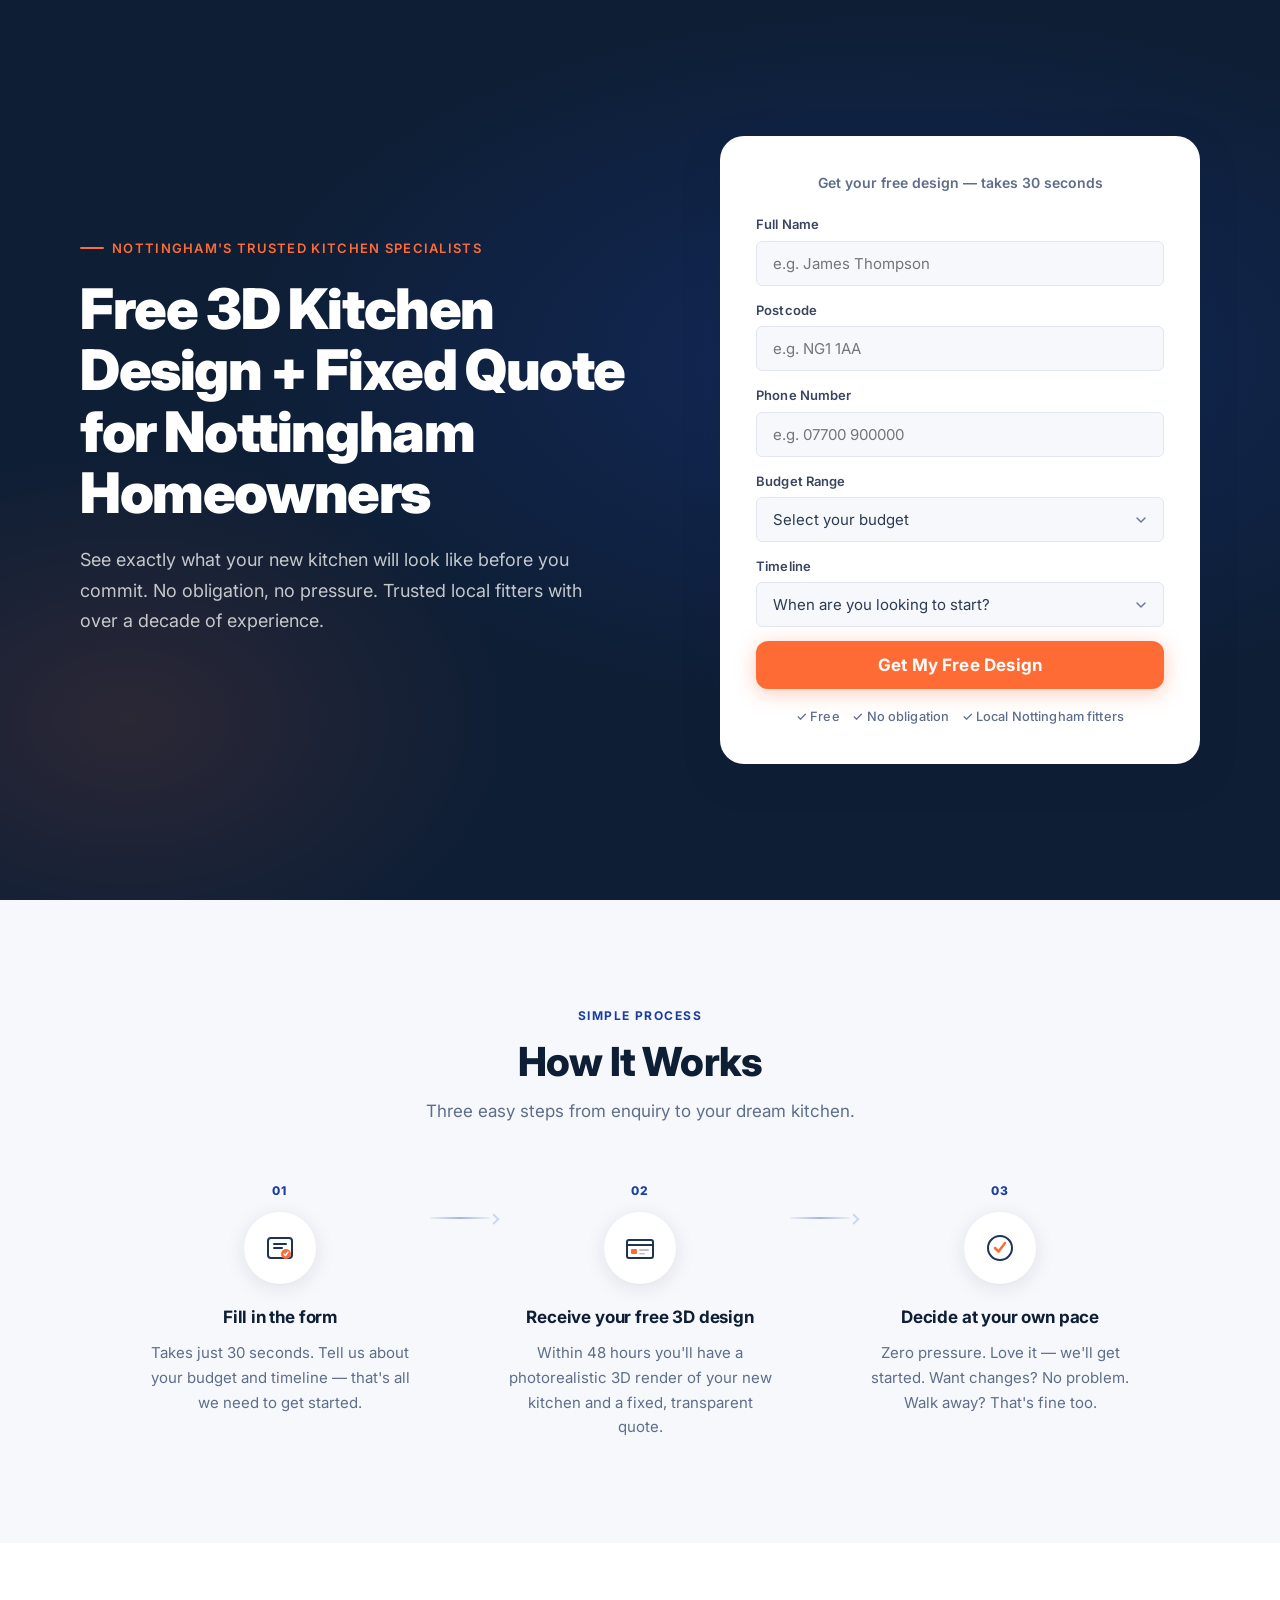
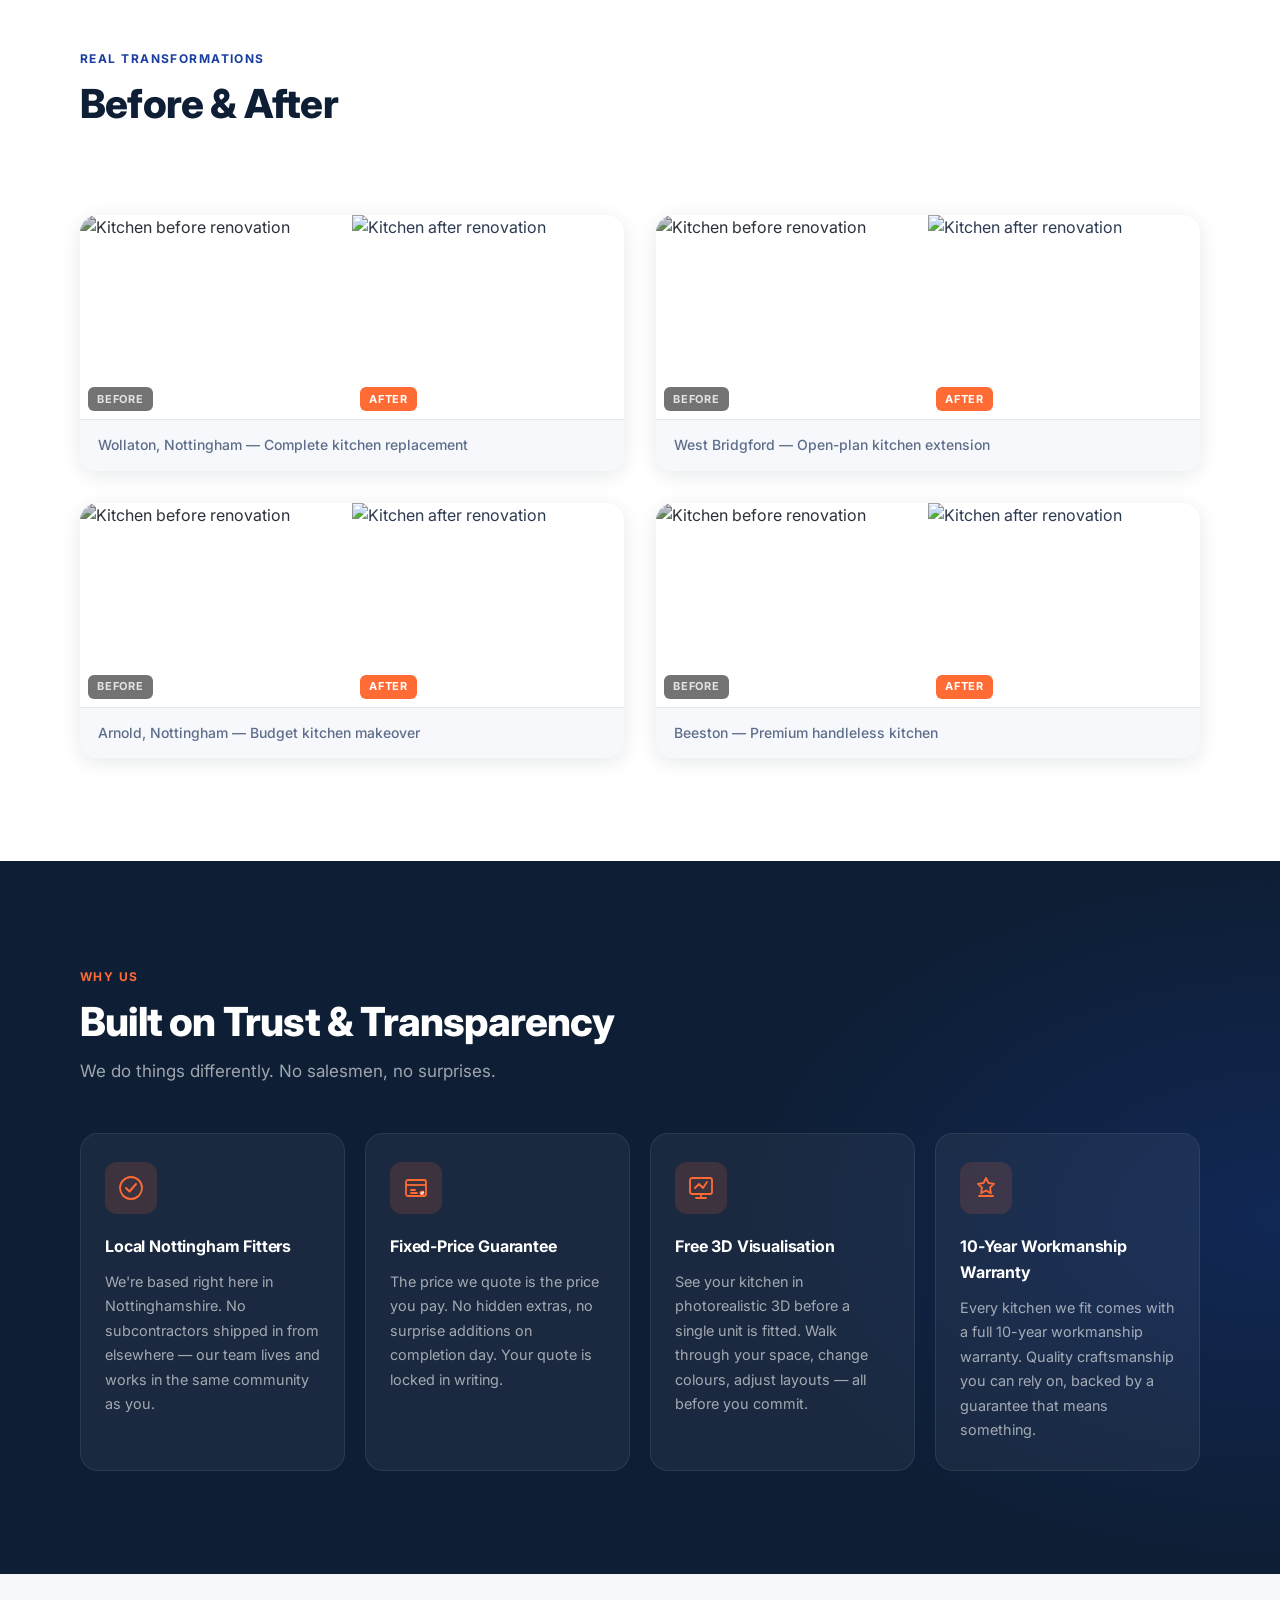
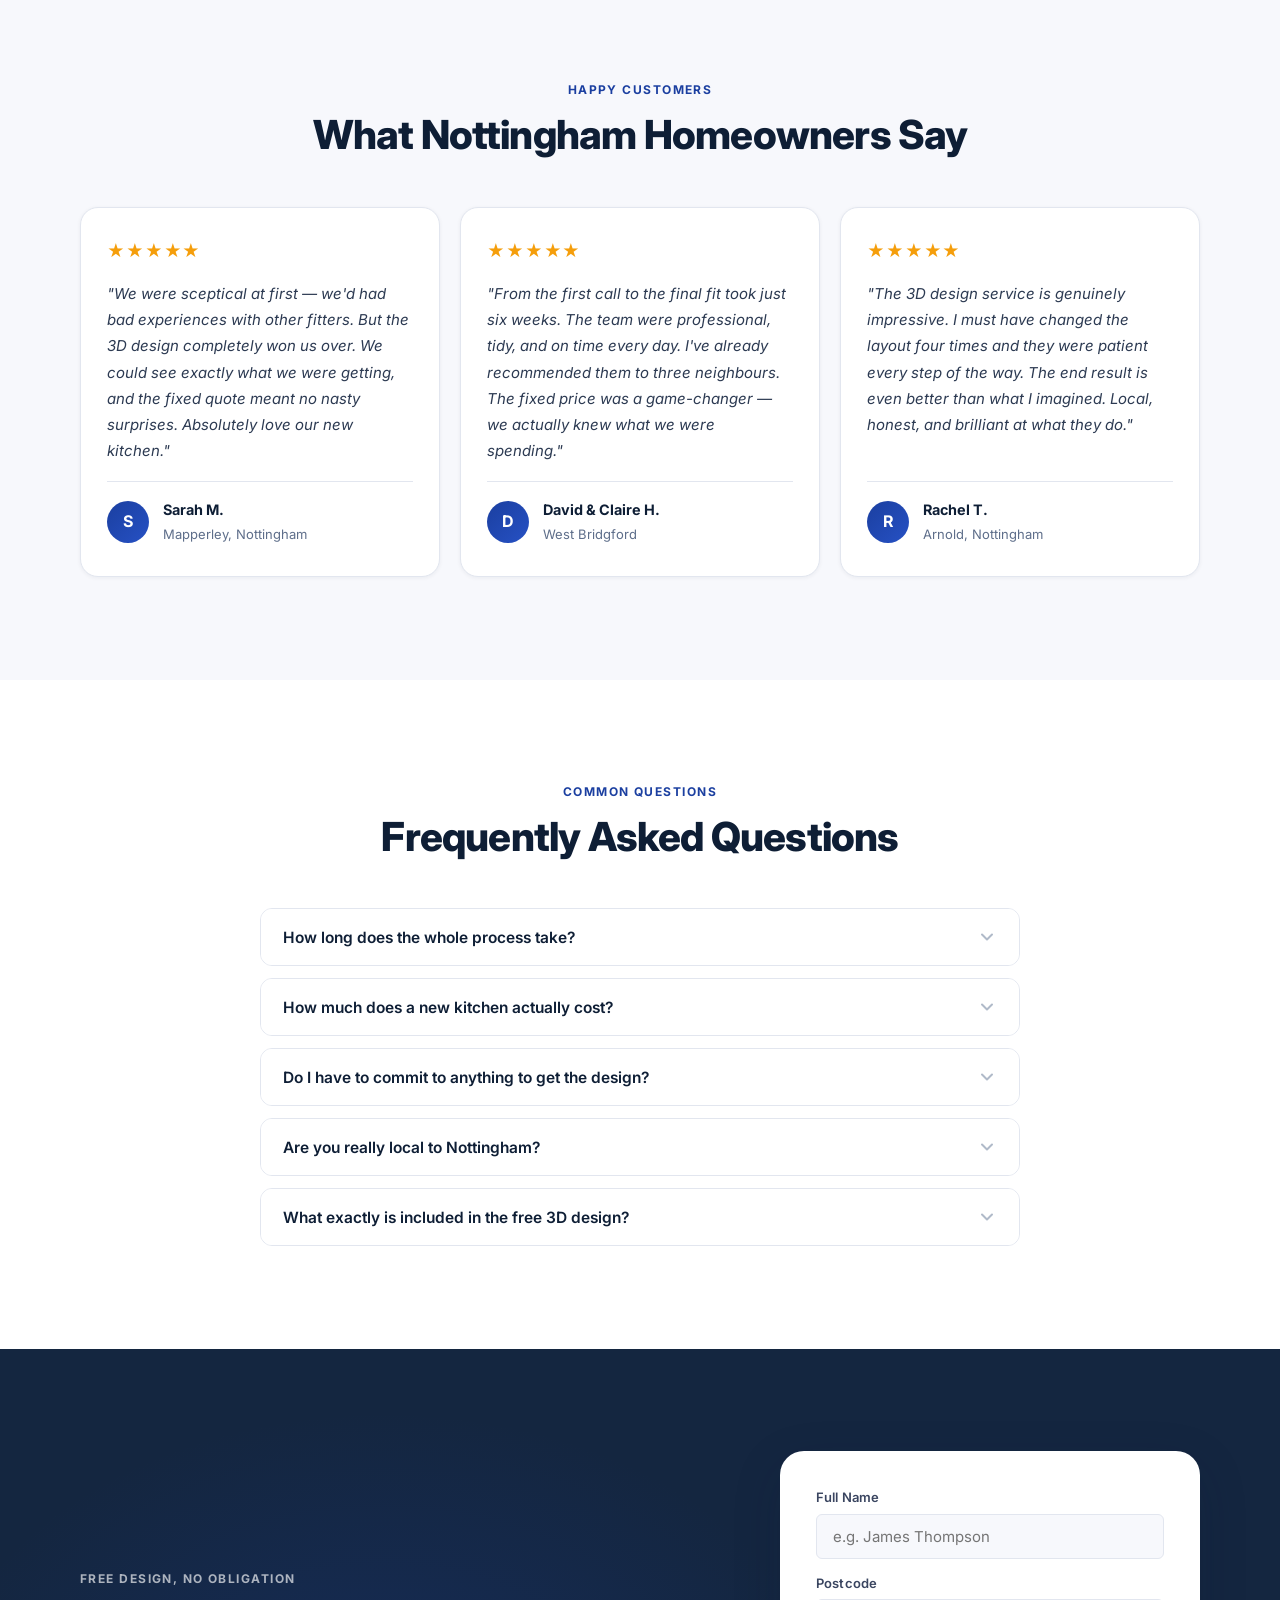
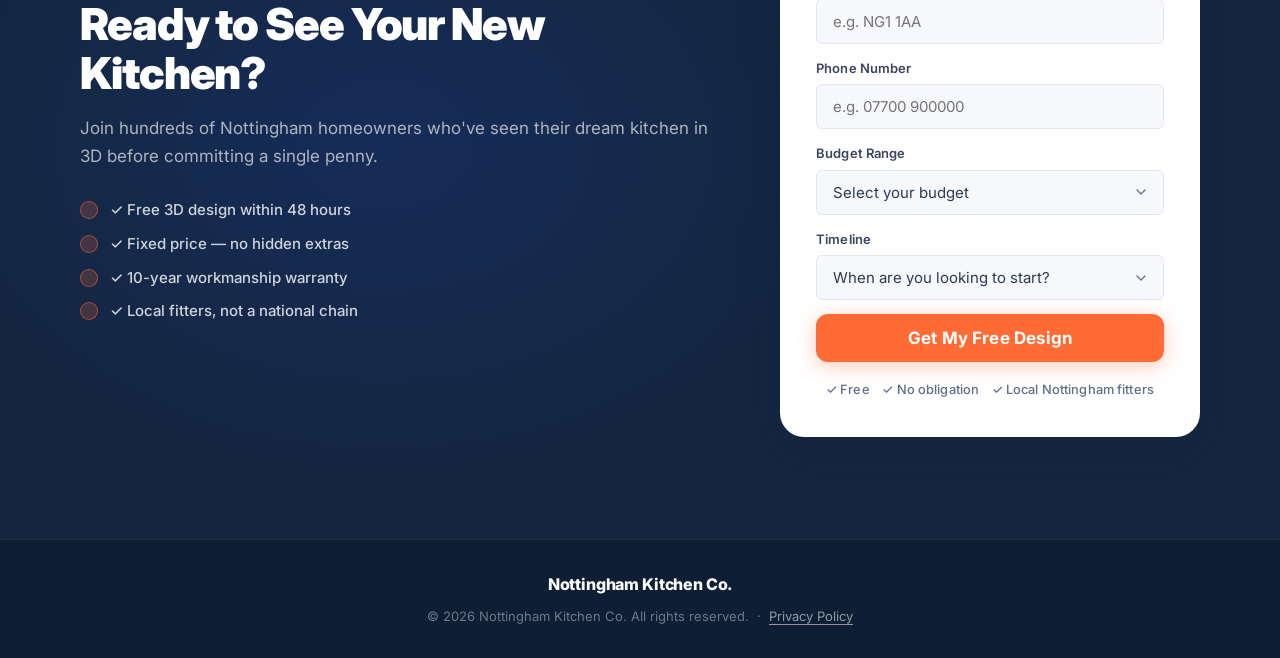
==== index.html @ 71e44b01 "deploy" ====
<!doctype html>
<html lang="en">
  <head>
    <meta charset="UTF-8" />
    <meta name="viewport" content="width=device-width, initial-scale=1.0" />
    <title>Free 3D Kitchen Design + Fixed Quote | Nottingham Kitchen Fitters</title>
    <meta name="description" content="Get a free 3D kitchen design and fixed price quote from trusted local fitters in Nottingham. No obligation, no pressure. See your new kitchen before you commit." />

    <!-- Open Graph -->
    <meta property="og:title" content="Free 3D Kitchen Design + Fixed Quote | Nottingham" />
    <meta property="og:description" content="See exactly what your new kitchen will look like before you commit. Free 3D design + fixed quote from trusted Nottingham fitters." />
    <meta property="og:type" content="website" />
    <meta property="og:image" content="https://images.pexels.com/photos/1080721/pexels-photo-1080721.jpeg?auto=compress&cs=tinysrgb&w=1200" />

    <!-- Meta Pixel Placeholder -->
    <script>
      // META PIXEL — replace YOUR_PIXEL_ID with your actual Pixel ID
      // !function(f,b,e,v,n,t,s){if(f.fbq)return;n=f.fbq=function(){n.callMethod?
      // n.callMethod.apply(n,arguments):n.queue.push(arguments)};
      // if(!f._fbq)f._fbq=n;n.push=n;n.loaded=!0;n.version='2.0';
      // n.queue=[];t=b.createElement(e);t.async=!0;
      // t.src=v;s=b.getElementsByTagName(e)[0];
      // s.parentNode.insertBefore(t,s)}(window, document,'script',
      // 'https://connect.facebook.net/en_US/fbevents.js');
      // fbq('init', 'YOUR_PIXEL_ID');
      // fbq('track', 'PageView');
    </script>

    <link rel="preconnect" href="https://fonts.googleapis.com" />
    <link rel="preconnect" href="https://fonts.gstatic.com" crossorigin />
    <link href="https://fonts.googleapis.com/css2?family=Inter:wght@400;500;600;700;800&display=swap" rel="stylesheet" />
    <link rel="stylesheet" href="style.css" />
  </head>
  <body>

    <!-- ═══════════════════════════════════════
         HERO
    ═══════════════════════════════════════ -->
    <section class="hero" id="hero">
      <div class="hero__bg-overlay"></div>
      <div class="container hero__inner">
        <div class="hero__content">
          <p class="hero__eyebrow">Nottingham's Trusted Kitchen Specialists</p>
          <h1 class="hero__headline">Free 3D Kitchen Design&nbsp;+&nbsp;Fixed Quote for Nottingham Homeowners</h1>
          <p class="hero__subhead">See exactly what your new kitchen will look like before you commit. No obligation, no pressure. Trusted local fitters with over a decade of experience.</p>
        </div>
        <div class="hero__form-wrap">
          <div class="form-card">
            <p class="form-card__label">Get your free design — takes 30 seconds</p>
            <form class="lead-form" id="hero-form" action="https://formspree.io/f/YOUR_FORM_ID" method="POST" novalidate>
              <div class="form-field">
                <label for="hero-name">Full Name</label>
                <input type="text" id="hero-name" name="name" placeholder="e.g. James Thompson" autocomplete="name" required />
              </div>
              <div class="form-field">
                <label for="hero-postcode">Postcode</label>
                <input type="text" id="hero-postcode" name="postcode" placeholder="e.g. NG1 1AA" autocomplete="postal-code" required />
              </div>
              <div class="form-field">
                <label for="hero-phone">Phone Number</label>
                <input type="tel" id="hero-phone" name="phone" placeholder="e.g. 07700 900000" autocomplete="tel" required />
              </div>
              <div class="form-field">
                <label for="hero-budget">Budget Range</label>
                <select id="hero-budget" name="budget" required>
                  <option value="" disabled selected>Select your budget</option>
                  <option value="5000-10000">£5,000 – £10,000</option>
                  <option value="10000-20000">£10,000 – £20,000</option>
                  <option value="20000+">£20,000+</option>
                </select>
              </div>
              <div class="form-field">
                <label for="hero-timeline">Timeline</label>
                <select id="hero-timeline" name="timeline" required>
                  <option value="" disabled selected>When are you looking to start?</option>
                  <option value="1-3months">Within 1–3 months</option>
                  <option value="3-6months">Within 3–6 months</option>
                  <option value="researching">Just researching</option>
                </select>
              </div>
              <button type="submit" class="btn btn--cta btn--full">Get My Free Design</button>
              <p class="form-trust">&#10003; Free &nbsp;&nbsp; &#10003; No obligation &nbsp;&nbsp; &#10003; Local Nottingham fitters</p>
            </form>
            <div class="form-success" id="hero-success" hidden>
              <div class="form-success__icon">&#10003;</div>
              <h3>Thank you!</h3>
              <p>We'll be in touch within 24 hours with your free 3D design.</p>
            </div>
          </div>
        </div>
      </div>
    </section>

    <!-- ═══════════════════════════════════════
         HOW IT WORKS
    ═══════════════════════════════════════ -->
    <section class="how" id="how">
      <div class="container">
        <p class="section-eyebrow">Simple process</p>
        <h2 class="section-title">How It Works</h2>
        <p class="section-subtitle">Three easy steps from enquiry to your dream kitchen.</p>
        <div class="steps">
          <div class="step">
            <div class="step__num">01</div>
            <div class="step__icon">
              <svg width="32" height="32" viewBox="0 0 32 32" fill="none" aria-hidden="true">
                <rect x="4" y="6" width="24" height="20" rx="3" stroke="currentColor" stroke-width="2"/>
                <path d="M10 12h12M10 16h8" stroke="currentColor" stroke-width="2" stroke-linecap="round"/>
                <circle cx="22" cy="22" r="5" fill="var(--accent)" stroke="none"/>
                <path d="M20 22l1.5 1.5L24 20" stroke="white" stroke-width="1.5" stroke-linecap="round" stroke-linejoin="round"/>
              </svg>
            </div>
            <h3>Fill in the form</h3>
            <p>Takes just 30 seconds. Tell us about your budget and timeline — that's all we need to get started.</p>
          </div>
          <div class="step__connector" aria-hidden="true"></div>
          <div class="step">
            <div class="step__num">02</div>
            <div class="step__icon">
              <svg width="32" height="32" viewBox="0 0 32 32" fill="none" aria-hidden="true">
                <rect x="3" y="8" width="26" height="18" rx="2" stroke="currentColor" stroke-width="2"/>
                <path d="M3 13h26" stroke="currentColor" stroke-width="2"/>
                <rect x="7" y="17" width="6" height="5" rx="1" fill="var(--accent)"/>
                <rect x="15" y="17" width="10" height="2" rx="1" fill="currentColor" opacity=".3"/>
                <rect x="15" y="21" width="6" height="1.5" rx=".75" fill="currentColor" opacity=".3"/>
              </svg>
            </div>
            <h3>Receive your free 3D design</h3>
            <p>Within 48 hours you'll have a photorealistic 3D render of your new kitchen and a fixed, transparent quote.</p>
          </div>
          <div class="step__connector" aria-hidden="true"></div>
          <div class="step">
            <div class="step__num">03</div>
            <div class="step__icon">
              <svg width="32" height="32" viewBox="0 0 32 32" fill="none" aria-hidden="true">
                <circle cx="16" cy="16" r="12" stroke="currentColor" stroke-width="2"/>
                <path d="M11 16l3.5 3.5L21 11" stroke="var(--accent)" stroke-width="2.5" stroke-linecap="round" stroke-linejoin="round"/>
              </svg>
            </div>
            <h3>Decide at your own pace</h3>
            <p>Zero pressure. Love it — we'll get started. Want changes? No problem. Walk away? That's fine too.</p>
          </div>
        </div>
      </div>
    </section>

    <!-- ═══════════════════════════════════════
         BEFORE / AFTER GALLERY
    ═══════════════════════════════════════ -->
    <section class="gallery" id="gallery">
      <div class="container">
        <p class="section-eyebrow">Real transformations</p>
        <h2 class="section-title">Before &amp; After</h2>
        <p class="section-subtitle">Every kitchen transformed by our Nottingham team.</p>
        <div class="gallery__grid">
          <div class="gallery__item">
            <div class="gallery__pair">
              <div class="gallery__img-wrap gallery__img-wrap--before">
                <img src="https://images.pexels.com/photos/2089698/pexels-photo-2089698.jpeg?auto=compress&cs=tinysrgb&w=600&h=400&fit=crop" alt="Kitchen before renovation" loading="lazy" width="600" height="400" />
                <span class="gallery__badge gallery__badge--before">Before</span>
              </div>
              <div class="gallery__img-wrap gallery__img-wrap--after">
                <img src="https://images.pexels.com/photos/1080721/pexels-photo-1080721.jpeg?auto=compress&cs=tinysrgb&w=600&h=400&fit=crop" alt="Kitchen after renovation" loading="lazy" width="600" height="400" />
                <span class="gallery__badge gallery__badge--after">After</span>
              </div>
            </div>
            <p class="gallery__caption">Wollaton, Nottingham — Complete kitchen replacement</p>
          </div>
          <div class="gallery__item">
            <div class="gallery__pair">
              <div class="gallery__img-wrap gallery__img-wrap--before">
                <img src="https://images.pexels.com/photos/1643383/pexels-photo-1643383.jpeg?auto=compress&cs=tinysrgb&w=600&h=400&fit=crop" alt="Kitchen before renovation" loading="lazy" width="600" height="400" />
                <span class="gallery__badge gallery__badge--before">Before</span>
              </div>
              <div class="gallery__img-wrap gallery__img-wrap--after">
                <img src="https://images.pexels.com/photos/2724749/pexels-photo-2724749.jpeg?auto=compress&cs=tinysrgb&w=600&h=400&fit=crop" alt="Kitchen after renovation" loading="lazy" width="600" height="400" />
                <span class="gallery__badge gallery__badge--after">After</span>
              </div>
            </div>
            <p class="gallery__caption">West Bridgford — Open-plan kitchen extension</p>
          </div>
          <div class="gallery__item">
            <div class="gallery__pair">
              <div class="gallery__img-wrap gallery__img-wrap--before">
                <img src="https://images.pexels.com/photos/1457842/pexels-photo-1457842.jpeg?auto=compress&cs=tinysrgb&w=600&h=400&fit=crop" alt="Kitchen before renovation" loading="lazy" width="600" height="400" />
                <span class="gallery__badge gallery__badge--before">Before</span>
              </div>
              <div class="gallery__img-wrap gallery__img-wrap--after">
                <img src="https://images.pexels.com/photos/3735149/pexels-photo-3735149.jpeg?auto=compress&cs=tinysrgb&w=600&h=400&fit=crop" alt="Kitchen after renovation" loading="lazy" width="600" height="400" />
                <span class="gallery__badge gallery__badge--after">After</span>
              </div>
            </div>
            <p class="gallery__caption">Arnold, Nottingham — Budget kitchen makeover</p>
          </div>
          <div class="gallery__item">
            <div class="gallery__pair">
              <div class="gallery__img-wrap gallery__img-wrap--before">
                <img src="https://images.pexels.com/photos/2062431/pexels-photo-2062431.jpeg?auto=compress&cs=tinysrgb&w=600&h=400&fit=crop" alt="Kitchen before renovation" loading="lazy" width="600" height="400" />
                <span class="gallery__badge gallery__badge--before">Before</span>
              </div>
              <div class="gallery__img-wrap gallery__img-wrap--after">
                <img src="https://images.pexels.com/photos/1599791/pexels-photo-1599791.jpeg?auto=compress&cs=tinysrgb&w=600&h=400&fit=crop" alt="Kitchen after renovation" loading="lazy" width="600" height="400" />
                <span class="gallery__badge gallery__badge--after">After</span>
              </div>
            </div>
            <p class="gallery__caption">Beeston — Premium handleless kitchen</p>
          </div>
        </div>
      </div>
    </section>

    <!-- ═══════════════════════════════════════
         WHY CHOOSE US
    ═══════════════════════════════════════ -->
    <section class="benefits" id="benefits">
      <div class="container">
        <p class="section-eyebrow">Why us</p>
        <h2 class="section-title">Built on Trust &amp; Transparency</h2>
        <p class="section-subtitle">We do things differently. No salesmen, no surprises.</p>
        <div class="benefits__grid">
          <div class="benefit-card">
            <div class="benefit-card__icon">
              <svg width="28" height="28" viewBox="0 0 28 28" fill="none" aria-hidden="true">
                <path d="M14 3C8 3 3 8 3 14s5 11 11 11 11-5 11-11S20 3 14 3z" stroke="currentColor" stroke-width="1.8"/>
                <path d="M9 14l3.5 3.5L19 10" stroke="currentColor" stroke-width="2" stroke-linecap="round" stroke-linejoin="round"/>
              </svg>
            </div>
            <h3>Local Nottingham Fitters</h3>
            <p>We're based right here in Nottinghamshire. No subcontractors shipped in from elsewhere — our team lives and works in the same community as you.</p>
          </div>
          <div class="benefit-card">
            <div class="benefit-card__icon">
              <svg width="28" height="28" viewBox="0 0 28 28" fill="none" aria-hidden="true">
                <rect x="4" y="6" width="20" height="16" rx="2" stroke="currentColor" stroke-width="1.8"/>
                <path d="M4 11h20" stroke="currentColor" stroke-width="1.8"/>
                <path d="M9 16h4M9 19h6" stroke="currentColor" stroke-width="1.8" stroke-linecap="round"/>
                <circle cx="20" cy="19" r="2.5" fill="var(--accent)"/>
                <path d="M19 19l.8.8L21.5 18" stroke="white" stroke-width="1.2" stroke-linecap="round" stroke-linejoin="round"/>
              </svg>
            </div>
            <h3>Fixed-Price Guarantee</h3>
            <p>The price we quote is the price you pay. No hidden extras, no surprise additions on completion day. Your quote is locked in writing.</p>
          </div>
          <div class="benefit-card">
            <div class="benefit-card__icon">
              <svg width="28" height="28" viewBox="0 0 28 28" fill="none" aria-hidden="true">
                <rect x="3" y="4" width="22" height="16" rx="2" stroke="currentColor" stroke-width="1.8"/>
                <path d="M8 14l4-4 4 4 4-6" stroke="currentColor" stroke-width="1.8" stroke-linecap="round" stroke-linejoin="round"/>
                <path d="M9 24h10" stroke="currentColor" stroke-width="1.8" stroke-linecap="round"/>
                <path d="M14 20v4" stroke="currentColor" stroke-width="1.8" stroke-linecap="round"/>
              </svg>
            </div>
            <h3>Free 3D Visualisation</h3>
            <p>See your kitchen in photorealistic 3D before a single unit is fitted. Walk through your space, change colours, adjust layouts — all before you commit.</p>
          </div>
          <div class="benefit-card">
            <div class="benefit-card__icon">
              <svg width="28" height="28" viewBox="0 0 28 28" fill="none" aria-hidden="true">
                <path d="M14 4l2.5 5 5.5.8-4 3.9.9 5.5L14 16.5 9.1 19.2l.9-5.5L6 9.8l5.5-.8L14 4z" stroke="currentColor" stroke-width="1.8" stroke-linejoin="round"/>
                <path d="M7 22h14" stroke="currentColor" stroke-width="1.8" stroke-linecap="round"/>
              </svg>
            </div>
            <h3>10-Year Workmanship Warranty</h3>
            <p>Every kitchen we fit comes with a full 10-year workmanship warranty. Quality craftsmanship you can rely on, backed by a guarantee that means something.</p>
          </div>
        </div>
      </div>
    </section>

    <!-- ═══════════════════════════════════════
         TESTIMONIALS
    ═══════════════════════════════════════ -->
    <section class="testimonials" id="testimonials">
      <div class="container">
        <p class="section-eyebrow">Happy customers</p>
        <h2 class="section-title">What Nottingham Homeowners Say</h2>
        <div class="testimonials__grid">
          <div class="testimonial-card">
            <div class="testimonial-card__stars" aria-label="5 stars">&#9733;&#9733;&#9733;&#9733;&#9733;</div>
            <blockquote>
              <p>"We were sceptical at first — we'd had bad experiences with other fitters. But the 3D design completely won us over. We could see exactly what we were getting, and the fixed quote meant no nasty surprises. Absolutely love our new kitchen."</p>
            </blockquote>
            <footer>
              <div class="testimonial-card__avatar" aria-hidden="true">S</div>
              <div>
                <strong>Sarah M.</strong>
                <span>Mapperley, Nottingham</span>
              </div>
            </footer>
          </div>
          <div class="testimonial-card">
            <div class="testimonial-card__stars" aria-label="5 stars">&#9733;&#9733;&#9733;&#9733;&#9733;</div>
            <blockquote>
              <p>"From the first call to the final fit took just six weeks. The team were professional, tidy, and on time every day. I've already recommended them to three neighbours. The fixed price was a game-changer — we actually knew what we were spending."</p>
            </blockquote>
            <footer>
              <div class="testimonial-card__avatar" aria-hidden="true">D</div>
              <div>
                <strong>David &amp; Claire H.</strong>
                <span>West Bridgford</span>
              </div>
            </footer>
          </div>
          <div class="testimonial-card">
            <div class="testimonial-card__stars" aria-label="5 stars">&#9733;&#9733;&#9733;&#9733;&#9733;</div>
            <blockquote>
              <p>"The 3D design service is genuinely impressive. I must have changed the layout four times and they were patient every step of the way. The end result is even better than what I imagined. Local, honest, and brilliant at what they do."</p>
            </blockquote>
            <footer>
              <div class="testimonial-card__avatar" aria-hidden="true">R</div>
              <div>
                <strong>Rachel T.</strong>
                <span>Arnold, Nottingham</span>
              </div>
            </footer>
          </div>
        </div>
      </div>
    </section>

    <!-- ═══════════════════════════════════════
         FAQ
    ═══════════════════════════════════════ -->
    <section class="faq" id="faq">
      <div class="container">
        <p class="section-eyebrow">Common questions</p>
        <h2 class="section-title">Frequently Asked Questions</h2>
        <div class="faq__list">
          <div class="faq-item">
            <button class="faq-item__question" aria-expanded="false">
              <span>How long does the whole process take?</span>
              <svg class="faq-item__icon" width="20" height="20" viewBox="0 0 20 20" fill="none" aria-hidden="true">
                <path d="M5 7.5l5 5 5-5" stroke="currentColor" stroke-width="2" stroke-linecap="round" stroke-linejoin="round"/>
              </svg>
            </button>
            <div class="faq-item__answer">
              <p>From your initial enquiry to a fitted kitchen is typically 4–8 weeks depending on your chosen style, materials, and our current schedule. We'll give you a clear timeline as part of your free design consultation. The design phase alone takes just 48 hours once we have your details.</p>
            </div>
          </div>
          <div class="faq-item">
            <button class="faq-item__question" aria-expanded="false">
              <span>How much does a new kitchen actually cost?</span>
              <svg class="faq-item__icon" width="20" height="20" viewBox="0 0 20 20" fill="none" aria-hidden="true">
                <path d="M5 7.5l5 5 5-5" stroke="currentColor" stroke-width="2" stroke-linecap="round" stroke-linejoin="round"/>
              </svg>
            </button>
            <div class="faq-item__answer">
              <p>Our projects typically range from £5,000 for a straightforward refresh to £25,000+ for a full open-plan transformation including structural work. The best way to get an accurate figure is to fill in the form — we'll provide a fixed, itemised quote as part of your free 3D design. No vague estimates, ever.</p>
            </div>
          </div>
          <div class="faq-item">
            <button class="faq-item__question" aria-expanded="false">
              <span>Do I have to commit to anything to get the design?</span>
              <svg class="faq-item__icon" width="20" height="20" viewBox="0 0 20 20" fill="none" aria-hidden="true">
                <path d="M5 7.5l5 5 5-5" stroke="currentColor" stroke-width="2" stroke-linecap="round" stroke-linejoin="round"/>
              </svg>
            </button>
            <div class="faq-item__answer">
              <p>Absolutely not. The 3D design and fixed quote are completely free with zero obligation. We want you to love your design before you spend a penny. If you decide it's not for you after seeing the design, that's entirely fine — no pressure, no follow-up sales calls.</p>
            </div>
          </div>
          <div class="faq-item">
            <button class="faq-item__question" aria-expanded="false">
              <span>Are you really local to Nottingham?</span>
              <svg class="faq-item__icon" width="20" height="20" viewBox="0 0 20 20" fill="none" aria-hidden="true">
                <path d="M5 7.5l5 5 5-5" stroke="currentColor" stroke-width="2" stroke-linecap="round" stroke-linejoin="round"/>
              </svg>
            </button>
            <div class="faq-item__answer">
              <p>Yes — genuinely local. Our team is based in Nottinghamshire and we work exclusively within the Nottingham area. You won't get a salesman from a national chain; you'll deal directly with the people who will actually fit your kitchen. We cover Nottingham city centre, West Bridgford, Arnold, Beeston, Wollaton, Gedling, and surrounding areas.</p>
            </div>
          </div>
          <div class="faq-item">
            <button class="faq-item__question" aria-expanded="false">
              <span>What exactly is included in the free 3D design?</span>
              <svg class="faq-item__icon" width="20" height="20" viewBox="0 0 20 20" fill="none" aria-hidden="true">
                <path d="M5 7.5l5 5 5-5" stroke="currentColor" stroke-width="2" stroke-linecap="round" stroke-linejoin="round"/>
              </svg>
            </button>
            <div class="faq-item__answer">
              <p>Your free design package includes: a full photorealistic 3D render of your new kitchen from multiple angles, a detailed floor plan, your choice of door styles and finishes applied to the design, an itemised fixed price quote, and a consultation call to discuss the design. There's no charge and no catch — it's how we show you we're serious.</p>
            </div>
          </div>
        </div>
      </div>
    </section>

    <!-- ═══════════════════════════════════════
         REPEAT FORM
    ═══════════════════════════════════════ -->
    <section class="cta-form" id="get-quote">
      <div class="container">
        <div class="cta-form__inner">
          <div class="cta-form__content">
            <p class="section-eyebrow section-eyebrow--light">Free design, no obligation</p>
            <h2 class="cta-form__title">Ready to See Your New Kitchen?</h2>
            <p class="cta-form__sub">Join hundreds of Nottingham homeowners who've seen their dream kitchen in 3D before committing a single penny.</p>
            <ul class="cta-form__checks">
              <li>&#10003; Free 3D design within 48 hours</li>
              <li>&#10003; Fixed price — no hidden extras</li>
              <li>&#10003; 10-year workmanship warranty</li>
              <li>&#10003; Local fitters, not a national chain</li>
            </ul>
          </div>
          <div class="cta-form__form-wrap">
            <div class="form-card form-card--light">
              <form class="lead-form" id="bottom-form" action="https://formspree.io/f/YOUR_FORM_ID" method="POST" novalidate>
                <div class="form-field">
                  <label for="bottom-name">Full Name</label>
                  <input type="text" id="bottom-name" name="name" placeholder="e.g. James Thompson" autocomplete="name" required />
                </div>
                <div class="form-field">
                  <label for="bottom-postcode">Postcode</label>
                  <input type="text" id="bottom-postcode" name="postcode" placeholder="e.g. NG1 1AA" autocomplete="postal-code" required />
                </div>
                <div class="form-field">
                  <label for="bottom-phone">Phone Number</label>
                  <input type="tel" id="bottom-phone" name="phone" placeholder="e.g. 07700 900000" autocomplete="tel" required />
                </div>
                <div class="form-field">
                  <label for="bottom-budget">Budget Range</label>
                  <select id="bottom-budget" name="budget" required>
                    <option value="" disabled selected>Select your budget</option>
                    <option value="5000-10000">£5,000 – £10,000</option>
                    <option value="10000-20000">£10,000 – £20,000</option>
                    <option value="20000+">£20,000+</option>
                  </select>
                </div>
                <div class="form-field">
                  <label for="bottom-timeline">Timeline</label>
                  <select id="bottom-timeline" name="timeline" required>
                    <option value="" disabled selected>When are you looking to start?</option>
                    <option value="1-3months">Within 1–3 months</option>
                    <option value="3-6months">Within 3–6 months</option>
                    <option value="researching">Just researching</option>
                  </select>
                </div>
                <button type="submit" class="btn btn--cta btn--full">Get My Free Design</button>
                <p class="form-trust">&#10003; Free &nbsp;&nbsp; &#10003; No obligation &nbsp;&nbsp; &#10003; Local Nottingham fitters</p>
              </form>
              <div class="form-success" id="bottom-success" hidden>
                <div class="form-success__icon">&#10003;</div>
                <h3>Thank you!</h3>
                <p>We'll be in touch within 24 hours with your free 3D design.</p>
              </div>
            </div>
          </div>
        </div>
      </div>
    </section>

    <!-- ═══════════════════════════════════════
         FOOTER
    ═══════════════════════════════════════ -->
    <footer class="footer">
      <div class="container footer__inner">
        <p class="footer__brand">Nottingham Kitchen Co.</p>
        <p class="footer__copy">&copy; 2026 Nottingham Kitchen Co. All rights reserved. &nbsp;&middot;&nbsp; <a href="/privacy-policy" class="footer__link">Privacy Policy</a></p>
      </div>
    </footer>

    <script type="module" src="/main.js"></script>
  </body>
</html>
---- style.css ----
/* ══════════════════════════════════════════════
   DESIGN TOKENS
══════════════════════════════════════════════ */
:root {
  --navy:        #0e1e35;
  --navy-mid:    #142640;
  --navy-light:  #1e3356;
  --blue:        #1B3FA0;
  --blue-light:  #2651c4;
  --accent:      #ff6b35;
  --accent-dark: #e05520;
  --white:       #ffffff;
  --off-white:   #f7f8fc;
  --grey-50:     #f0f2f7;
  --grey-100:    #e2e6ef;
  --grey-300:    #b0bac9;
  --grey-500:    #6b7a96;
  --grey-700:    #3a4560;
  --text-body:   #2c3a52;
  --text-muted:  #5e6e8a;

  --radius-sm:   6px;
  --radius-md:   12px;
  --radius-lg:   18px;
  --radius-xl:   24px;

  --shadow-sm:   0 1px 4px rgba(14,30,53,.06);
  --shadow-md:   0 4px 20px rgba(14,30,53,.10);
  --shadow-lg:   0 12px 40px rgba(14,30,53,.16);

  --transition:  0.22s ease;

  --container:   1200px;
  --font:        'Inter', system-ui, -apple-system, sans-serif;
}

/* ══════════════════════════════════════════════
   RESET & BASE
══════════════════════════════════════════════ */
*, *::before, *::after { box-sizing: border-box; margin: 0; padding: 0; }

html {
  scroll-behavior: smooth;
  -webkit-text-size-adjust: 100%;
}

body {
  font-family: var(--font);
  font-size: 16px;
  line-height: 1.6;
  color: var(--text-body);
  background: var(--white);
  -webkit-font-smoothing: antialiased;
}

img {
  display: block;
  max-width: 100%;
  height: auto;
}

a { color: inherit; text-decoration: none; }

button {
  font-family: var(--font);
  cursor: pointer;
  border: none;
  background: none;
}

ul { list-style: none; }

/* ══════════════════════════════════════════════
   UTILITIES
══════════════════════════════════════════════ */
.container {
  width: 100%;
  max-width: var(--container);
  margin-inline: auto;
  padding-inline: clamp(1.25rem, 5vw, 2.5rem);
}

.section-eyebrow {
  display: inline-block;
  font-size: 0.75rem;
  font-weight: 700;
  letter-spacing: 0.12em;
  text-transform: uppercase;
  color: var(--blue);
  margin-bottom: 0.75rem;
}

.section-eyebrow--light { color: rgba(255,255,255,.65); }

.section-title {
  font-size: clamp(1.75rem, 4vw, 2.5rem);
  font-weight: 800;
  line-height: 1.18;
  color: var(--navy);
  margin-bottom: 0.75rem;
  letter-spacing: -0.02em;
}

.section-subtitle {
  font-size: 1.0625rem;
  color: var(--text-muted);
  max-width: 540px;
  line-height: 1.65;
}

/* ══════════════════════════════════════════════
   BUTTONS
══════════════════════════════════════════════ */
.btn {
  display: inline-flex;
  align-items: center;
  justify-content: center;
  gap: 0.5rem;
  padding: 0.875rem 2rem;
  border-radius: var(--radius-md);
  font-size: 1.0625rem;
  font-weight: 700;
  letter-spacing: 0.01em;
  transition: transform var(--transition), box-shadow var(--transition), background var(--transition);
  white-space: nowrap;
  position: relative;
  overflow: hidden;
}

.btn--cta {
  background: var(--accent);
  color: var(--white);
  box-shadow: 0 4px 20px rgba(255,107,53,.35);
}

.btn--cta:hover {
  background: var(--accent-dark);
  transform: translateY(-2px);
  box-shadow: 0 8px 28px rgba(255,107,53,.45);
}

.btn--cta:active { transform: translateY(0); }

.btn--full { width: 100%; }

/* ══════════════════════════════════════════════
   FORMS
══════════════════════════════════════════════ */
.form-card {
  background: var(--white);
  border-radius: var(--radius-xl);
  padding: clamp(1.5rem, 4vw, 2.25rem);
  box-shadow: var(--shadow-lg);
  width: 100%;
}

.form-card--light {
  background: var(--white);
  box-shadow: 0 16px 48px rgba(14,30,53,.18);
}

.form-card__label {
  font-size: 0.875rem;
  font-weight: 600;
  color: var(--text-muted);
  margin-bottom: 1.25rem;
  text-align: center;
}

.lead-form {
  display: flex;
  flex-direction: column;
  gap: 0.875rem;
}

.form-field {
  display: flex;
  flex-direction: column;
  gap: 0.35rem;
}

.form-field label {
  font-size: 0.8125rem;
  font-weight: 600;
  color: var(--grey-700);
  letter-spacing: 0.01em;
}

.form-field input,
.form-field select {
  padding: 0.75rem 1rem;
  border: 1.5px solid var(--grey-100);
  border-radius: var(--radius-sm);
  font-family: var(--font);
  font-size: 0.9375rem;
  color: var(--text-body);
  background: var(--off-white);
  transition: border-color var(--transition), box-shadow var(--transition);
  -webkit-appearance: none;
  appearance: none;
}

.form-field select {
  background-image: url("data:image/svg+xml,%3Csvg xmlns='http://www.w3.org/2000/svg' width='16' height='16' viewBox='0 0 16 16' fill='none'%3E%3Cpath d='M4 6l4 4 4-4' stroke='%236b7a96' stroke-width='1.5' stroke-linecap='round' stroke-linejoin='round'/%3E%3C/svg%3E");
  background-repeat: no-repeat;
  background-position: right 0.875rem center;
  padding-right: 2.5rem;
  cursor: pointer;
}

.form-field input:focus,
.form-field select:focus {
  outline: none;
  border-color: var(--blue);
  box-shadow: 0 0 0 3px rgba(27,63,160,.12);
  background: var(--white);
}

.form-field input.invalid,
.form-field select.invalid {
  border-color: #e53e3e;
  box-shadow: 0 0 0 3px rgba(229,62,62,.1);
}

.form-trust {
  text-align: center;
  font-size: 0.8rem;
  color: var(--text-muted);
  font-weight: 500;
  margin-top: 0.25rem;
  letter-spacing: 0.01em;
}

.form-success {
  text-align: center;
  padding: 2rem 1rem;
}

.form-success__icon {
  width: 64px;
  height: 64px;
  border-radius: 50%;
  background: #dcfce7;
  color: #16a34a;
  font-size: 1.75rem;
  display: flex;
  align-items: center;
  justify-content: center;
  margin: 0 auto 1.25rem;
  font-weight: 700;
}

.form-success h3 {
  font-size: 1.375rem;
  font-weight: 800;
  color: var(--navy);
  margin-bottom: 0.5rem;
}

.form-success p {
  color: var(--text-muted);
  font-size: 0.9375rem;
}

/* ══════════════════════════════════════════════
   HERO
══════════════════════════════════════════════ */
.hero {
  position: relative;
  background: var(--navy);
  min-height: 100svh;
  display: flex;
  align-items: center;
  padding-block: clamp(4rem, 10vw, 6rem);
  overflow: hidden;
}

.hero::before {
  content: '';
  position: absolute;
  inset: 0;
  background:
    radial-gradient(ellipse 80% 60% at 70% 40%, rgba(27,63,160,.35) 0%, transparent 65%),
    radial-gradient(ellipse 50% 50% at 10% 80%, rgba(255,107,53,.12) 0%, transparent 60%);
  pointer-events: none;
}

.hero__bg-overlay {
  position: absolute;
  inset: 0;
  background-image: url("https://images.pexels.com/photos/1080721/pexels-photo-1080721.jpeg?auto=compress&cs=tinysrgb&w=1400");
  background-size: cover;
  background-position: center;
  opacity: 0.08;
  pointer-events: none;
}

.hero__inner {
  position: relative;
  z-index: 1;
  display: grid;
  grid-template-columns: 1fr;
  gap: clamp(2rem, 5vw, 3.5rem);
  align-items: start;
}

@media (min-width: 900px) {
  .hero__inner {
    grid-template-columns: 1fr 420px;
    align-items: center;
  }
}

@media (min-width: 1080px) {
  .hero__inner { grid-template-columns: 1fr 480px; }
}

.hero__eyebrow {
  display: inline-flex;
  align-items: center;
  gap: 0.5rem;
  font-size: 0.8125rem;
  font-weight: 600;
  letter-spacing: 0.1em;
  text-transform: uppercase;
  color: var(--accent);
  margin-bottom: 1.25rem;
}

.hero__eyebrow::before {
  content: '';
  display: inline-block;
  width: 24px;
  height: 2px;
  background: var(--accent);
  border-radius: 2px;
}

.hero__headline {
  font-size: clamp(2rem, 5.5vw, 3.5rem);
  font-weight: 900;
  line-height: 1.1;
  letter-spacing: -0.025em;
  color: var(--white);
  margin-bottom: 1.25rem;
}

.hero__subhead {
  font-size: clamp(1rem, 2vw, 1.125rem);
  color: rgba(255,255,255,.75);
  line-height: 1.7;
  max-width: 520px;
  margin-bottom: 2rem;
}

.hero__form-wrap {
  width: 100%;
}

/* ══════════════════════════════════════════════
   HOW IT WORKS
══════════════════════════════════════════════ */
.how {
  padding-block: clamp(4rem, 8vw, 6.5rem);
  background: var(--off-white);
  text-align: center;
}

.how .section-subtitle { margin-inline: auto; }

.steps {
  display: flex;
  flex-direction: column;
  gap: 0;
  margin-top: clamp(2.5rem, 5vw, 3.5rem);
  align-items: center;
}

@media (min-width: 720px) {
  .steps {
    flex-direction: row;
    align-items: flex-start;
    justify-content: center;
    gap: 0;
  }
}

.step {
  flex: 1;
  max-width: 300px;
  display: flex;
  flex-direction: column;
  align-items: center;
  text-align: center;
  padding: 0 1rem;
}

.step__num {
  font-size: 0.75rem;
  font-weight: 800;
  letter-spacing: 0.1em;
  color: var(--blue);
  margin-bottom: 0.75rem;
}

.step__icon {
  width: 72px;
  height: 72px;
  border-radius: 50%;
  background: var(--white);
  box-shadow: var(--shadow-md);
  display: flex;
  align-items: center;
  justify-content: center;
  color: var(--navy-light);
  margin-bottom: 1.25rem;
  transition: transform var(--transition), box-shadow var(--transition);
}

.step:hover .step__icon {
  transform: translateY(-4px);
  box-shadow: var(--shadow-lg);
}

.step h3 {
  font-size: 1.0625rem;
  font-weight: 700;
  color: var(--navy);
  margin-bottom: 0.625rem;
  letter-spacing: -0.01em;
}

.step p {
  font-size: 0.9375rem;
  color: var(--text-muted);
  line-height: 1.65;
}

.step__connector {
  display: none;
}

@media (min-width: 720px) {
  .step__connector {
    display: block;
    flex: 0 0 60px;
    height: 2px;
    background: linear-gradient(90deg, var(--grey-100), var(--blue-light), var(--grey-100));
    margin-top: 36px;
    opacity: 0.4;
    position: relative;
  }

  .step__connector::after {
    content: '';
    position: absolute;
    right: -5px;
    top: 50%;
    transform: translateY(-50%);
    width: 8px;
    height: 8px;
    border-right: 2px solid var(--blue-light);
    border-top: 2px solid var(--blue-light);
    rotate: 45deg;
    opacity: 0.5;
  }
}

/* ══════════════════════════════════════════════
   GALLERY
══════════════════════════════════════════════ */
.gallery {
  padding-block: clamp(4rem, 8vw, 6.5rem);
  background: var(--white);
}

.gallery__grid {
  display: grid;
  grid-template-columns: 1fr;
  gap: 2rem;
  margin-top: clamp(2rem, 4vw, 3rem);
}

@media (min-width: 640px) {
  .gallery__grid { grid-template-columns: repeat(2, 1fr); }
}

.gallery__item {
  border-radius: var(--radius-lg);
  overflow: hidden;
  box-shadow: var(--shadow-md);
  transition: transform var(--transition), box-shadow var(--transition);
}

.gallery__item:hover {
  transform: translateY(-4px);
  box-shadow: var(--shadow-lg);
}

.gallery__pair {
  display: grid;
  grid-template-columns: 1fr 1fr;
}

.gallery__img-wrap {
  position: relative;
  overflow: hidden;
  aspect-ratio: 4/3;
}

.gallery__img-wrap img {
  width: 100%;
  height: 100%;
  object-fit: cover;
  transition: transform 0.5s ease;
}

.gallery__item:hover .gallery__img-wrap img { transform: scale(1.04); }

.gallery__img-wrap--before img { filter: saturate(0.5) brightness(0.85); }

.gallery__badge {
  position: absolute;
  bottom: 0.5rem;
  left: 0.5rem;
  font-size: 0.6875rem;
  font-weight: 700;
  letter-spacing: 0.08em;
  text-transform: uppercase;
  padding: 0.2rem 0.55rem;
  border-radius: var(--radius-sm);
}

.gallery__badge--before {
  background: rgba(0,0,0,.55);
  color: rgba(255,255,255,.8);
}

.gallery__badge--after {
  background: var(--accent);
  color: var(--white);
}

.gallery__caption {
  padding: 0.875rem 1.125rem;
  font-size: 0.875rem;
  font-weight: 500;
  color: var(--text-muted);
  background: var(--off-white);
  border-top: 1px solid var(--grey-100);
}

/* ══════════════════════════════════════════════
   BENEFITS
══════════════════════════════════════════════ */
.benefits {
  padding-block: clamp(4rem, 8vw, 6.5rem);
  background: var(--navy);
  position: relative;
  overflow: hidden;
}

.benefits::before {
  content: '';
  position: absolute;
  inset: 0;
  background: radial-gradient(ellipse 70% 80% at 100% 50%, rgba(27,63,160,.3) 0%, transparent 60%);
  pointer-events: none;
}

.benefits > .container { position: relative; z-index: 1; }

.benefits .section-title { color: var(--white); }
.benefits .section-subtitle { color: rgba(255,255,255,.6); }
.benefits .section-eyebrow { color: var(--accent); }

.benefits__grid {
  display: grid;
  grid-template-columns: 1fr;
  gap: 1.25rem;
  margin-top: clamp(2rem, 4vw, 3rem);
}

@media (min-width: 640px) {
  .benefits__grid { grid-template-columns: repeat(2, 1fr); }
}

@media (min-width: 960px) {
  .benefits__grid { grid-template-columns: repeat(4, 1fr); }
}

.benefit-card {
  background: rgba(255,255,255,.05);
  border: 1px solid rgba(255,255,255,.08);
  border-radius: var(--radius-lg);
  padding: 1.75rem 1.5rem;
  transition: background var(--transition), transform var(--transition), border-color var(--transition);
}

.benefit-card:hover {
  background: rgba(255,255,255,.09);
  border-color: rgba(255,107,53,.3);
  transform: translateY(-3px);
}

.benefit-card__icon {
  width: 52px;
  height: 52px;
  border-radius: var(--radius-md);
  background: rgba(255,107,53,.15);
  color: var(--accent);
  display: flex;
  align-items: center;
  justify-content: center;
  margin-bottom: 1.25rem;
  transition: background var(--transition);
}

.benefit-card:hover .benefit-card__icon {
  background: rgba(255,107,53,.25);
}

.benefit-card h3 {
  font-size: 1rem;
  font-weight: 700;
  color: var(--white);
  margin-bottom: 0.625rem;
  letter-spacing: -0.01em;
}

.benefit-card p {
  font-size: 0.9rem;
  color: rgba(255,255,255,.6);
  line-height: 1.7;
}

/* ══════════════════════════════════════════════
   TESTIMONIALS
══════════════════════════════════════════════ */
.testimonials {
  padding-block: clamp(4rem, 8vw, 6.5rem);
  background: var(--off-white);
  text-align: center;
}

.testimonials .section-subtitle { margin-inline: auto; }

.testimonials__grid {
  display: grid;
  grid-template-columns: 1fr;
  gap: 1.25rem;
  margin-top: clamp(2rem, 4vw, 3rem);
  text-align: left;
}

@media (min-width: 720px) {
  .testimonials__grid { grid-template-columns: repeat(3, 1fr); }
}

.testimonial-card {
  background: var(--white);
  border-radius: var(--radius-lg);
  padding: 1.875rem 1.625rem;
  box-shadow: var(--shadow-sm);
  border: 1px solid var(--grey-100);
  display: flex;
  flex-direction: column;
  gap: 1rem;
  transition: transform var(--transition), box-shadow var(--transition);
}

.testimonial-card:hover {
  transform: translateY(-4px);
  box-shadow: var(--shadow-md);
}

.testimonial-card__stars {
  color: #f59e0b;
  font-size: 1.0625rem;
  letter-spacing: 0.05em;
}

.testimonial-card blockquote {
  flex: 1;
}

.testimonial-card blockquote p {
  font-size: 0.9375rem;
  color: var(--text-body);
  line-height: 1.75;
  font-style: italic;
}

.testimonial-card footer {
  display: flex;
  align-items: center;
  gap: 0.875rem;
  padding-top: 1rem;
  border-top: 1px solid var(--grey-100);
}

.testimonial-card__avatar {
  width: 42px;
  height: 42px;
  border-radius: 50%;
  background: linear-gradient(135deg, var(--blue), var(--blue-light));
  color: var(--white);
  font-weight: 700;
  font-size: 1rem;
  display: flex;
  align-items: center;
  justify-content: center;
  flex-shrink: 0;
}

.testimonial-card footer strong {
  display: block;
  font-size: 0.9rem;
  font-weight: 700;
  color: var(--navy);
}

.testimonial-card footer span {
  font-size: 0.8125rem;
  color: var(--text-muted);
}

/* ══════════════════════════════════════════════
   FAQ
══════════════════════════════════════════════ */
.faq {
  padding-block: clamp(4rem, 8vw, 6.5rem);
  background: var(--white);
}

.faq .section-title { text-align: center; }
.faq .section-eyebrow { display: block; text-align: center; }

.faq__list {
  max-width: 760px;
  margin: clamp(2rem, 4vw, 3rem) auto 0;
  display: flex;
  flex-direction: column;
  gap: 0.75rem;
}

.faq-item {
  border: 1.5px solid var(--grey-100);
  border-radius: var(--radius-md);
  overflow: hidden;
  transition: border-color var(--transition), box-shadow var(--transition);
}

.faq-item:has(.faq-item__question[aria-expanded="true"]) {
  border-color: var(--blue);
  box-shadow: 0 0 0 3px rgba(27,63,160,.08);
}

.faq-item__question {
  width: 100%;
  display: flex;
  align-items: center;
  justify-content: space-between;
  gap: 1rem;
  padding: 1.125rem 1.375rem;
  text-align: left;
  font-size: 0.9688rem;
  font-weight: 600;
  color: var(--navy);
  background: var(--white);
  transition: background var(--transition), color var(--transition);
}

.faq-item__question:hover { background: var(--off-white); }

.faq-item__question[aria-expanded="true"] {
  color: var(--blue);
  background: rgba(27,63,160,.04);
}

.faq-item__icon {
  flex-shrink: 0;
  color: var(--grey-300);
  transition: transform var(--transition), color var(--transition);
}

.faq-item__question[aria-expanded="true"] .faq-item__icon {
  transform: rotate(180deg);
  color: var(--blue);
}

.faq-item__answer {
  max-height: 0;
  overflow: hidden;
  transition: max-height 0.38s cubic-bezier(0.4, 0, 0.2, 1);
}

.faq-item__answer p {
  padding: 0 1.375rem 1.25rem;
  font-size: 0.9375rem;
  color: var(--text-muted);
  line-height: 1.75;
}

/* ══════════════════════════════════════════════
   CTA FORM (REPEAT)
══════════════════════════════════════════════ */
.cta-form {
  padding-block: clamp(4rem, 8vw, 6.5rem);
  background: var(--navy-mid);
  position: relative;
  overflow: hidden;
}

.cta-form::before {
  content: '';
  position: absolute;
  inset: 0;
  background: radial-gradient(ellipse 60% 70% at 30% 50%, rgba(27,63,160,.25) 0%, transparent 60%);
  pointer-events: none;
}

.cta-form__inner {
  position: relative;
  z-index: 1;
  display: grid;
  grid-template-columns: 1fr;
  gap: clamp(2.5rem, 5vw, 4rem);
  align-items: center;
}

@media (min-width: 900px) {
  .cta-form__inner { grid-template-columns: 1fr 420px; }
}

.cta-form__title {
  font-size: clamp(1.875rem, 4.5vw, 2.75rem);
  font-weight: 900;
  color: var(--white);
  letter-spacing: -0.025em;
  line-height: 1.12;
  margin-bottom: 1rem;
}

.cta-form__sub {
  font-size: 1.0625rem;
  color: rgba(255,255,255,.65);
  line-height: 1.65;
  margin-bottom: 1.75rem;
}

.cta-form__checks {
  display: flex;
  flex-direction: column;
  gap: 0.6rem;
}

.cta-form__checks li {
  font-size: 0.9375rem;
  font-weight: 500;
  color: rgba(255,255,255,.8);
  display: flex;
  align-items: center;
  gap: 0.75rem;
}

.cta-form__checks li::before {
  content: '';
  display: inline-block;
  width: 18px;
  height: 18px;
  border-radius: 50%;
  background: rgba(255,107,53,.2);
  border: 1.5px solid rgba(255,107,53,.5);
  flex-shrink: 0;
}

/* ══════════════════════════════════════════════
   FOOTER
══════════════════════════════════════════════ */
.footer {
  background: var(--navy);
  border-top: 1px solid rgba(255,255,255,.06);
  padding-block: 2rem;
}

.footer__inner {
  display: flex;
  flex-direction: column;
  align-items: center;
  gap: 0.5rem;
  text-align: center;
}

.footer__brand {
  font-weight: 800;
  font-size: 1rem;
  color: var(--white);
  letter-spacing: -0.01em;
}

.footer__copy {
  font-size: 0.8125rem;
  color: rgba(255,255,255,.4);
}

.footer__link {
  color: rgba(255,255,255,.55);
  text-decoration: underline;
  text-underline-offset: 3px;
  transition: color var(--transition);
}

.footer__link:hover { color: var(--white); }

/* ══════════════════════════════════════════════
   SCROLL REVEAL ANIMATIONS
══════════════════════════════════════════════ */
.reveal {
  opacity: 0;
  transform: translateY(24px);
  transition: opacity 0.6s ease, transform 0.6s ease;
}

.reveal.visible {
  opacity: 1;
  transform: none;
}

.reveal--delay-1 { transition-delay: 0.1s; }
.reveal--delay-2 { transition-delay: 0.2s; }
.reveal--delay-3 { transition-delay: 0.3s; }
.reveal--delay-4 { transition-delay: 0.4s; }

/* ══════════════════════════════════════════════
   LOADING STATE
══════════════════════════════════════════════ */
.btn--loading {
  pointer-events: none;
  opacity: 0.75;
}

.btn--loading::after {
  content: '';
  width: 16px;
  height: 16px;
  border: 2px solid rgba(255,255,255,.4);
  border-top-color: white;
  border-radius: 50%;
  animation: spin 0.7s linear infinite;
  margin-left: 0.5rem;
}

@keyframes spin { to { transform: rotate(360deg); } }

/* ══════════════════════════════════════════════
   RESPONSIVE TWEAKS
══════════════════════════════════════════════ */
@media (max-width: 639px) {
  .step { max-width: 100%; padding: 1.5rem 0; }
}
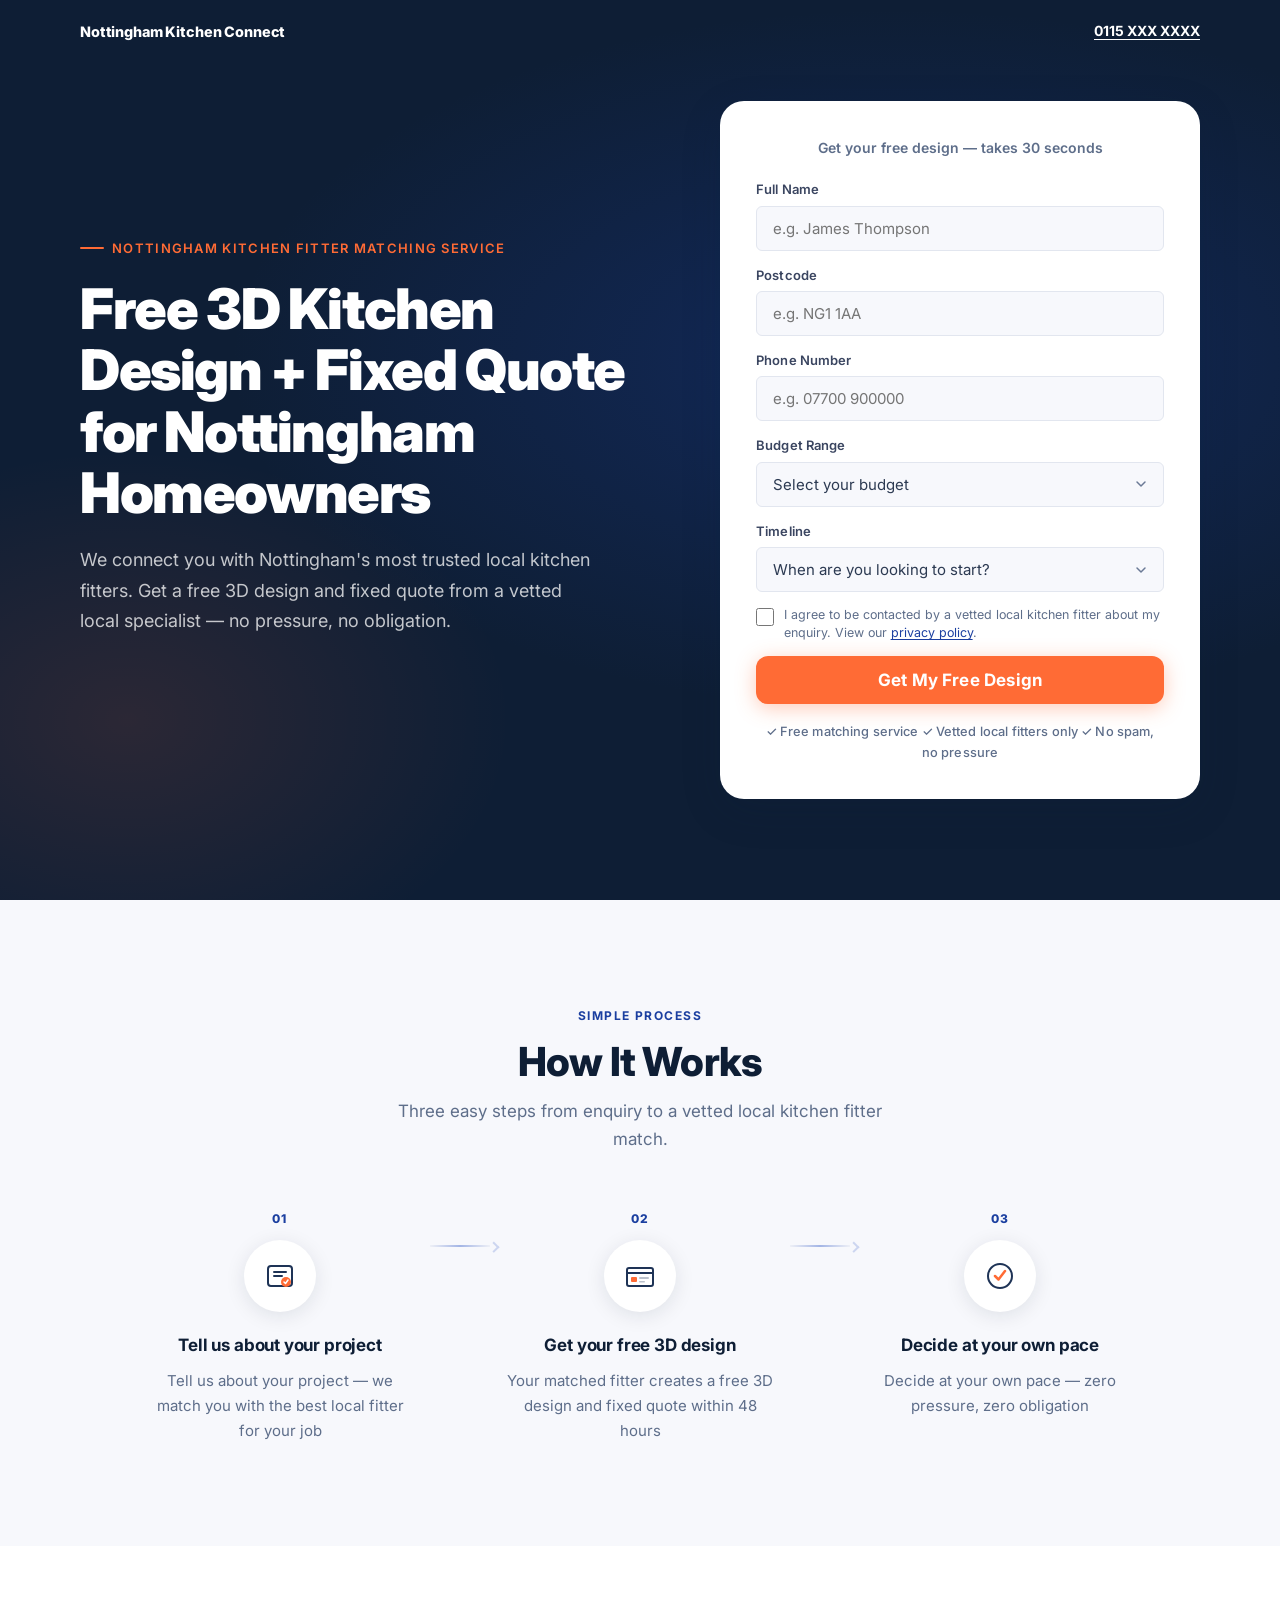
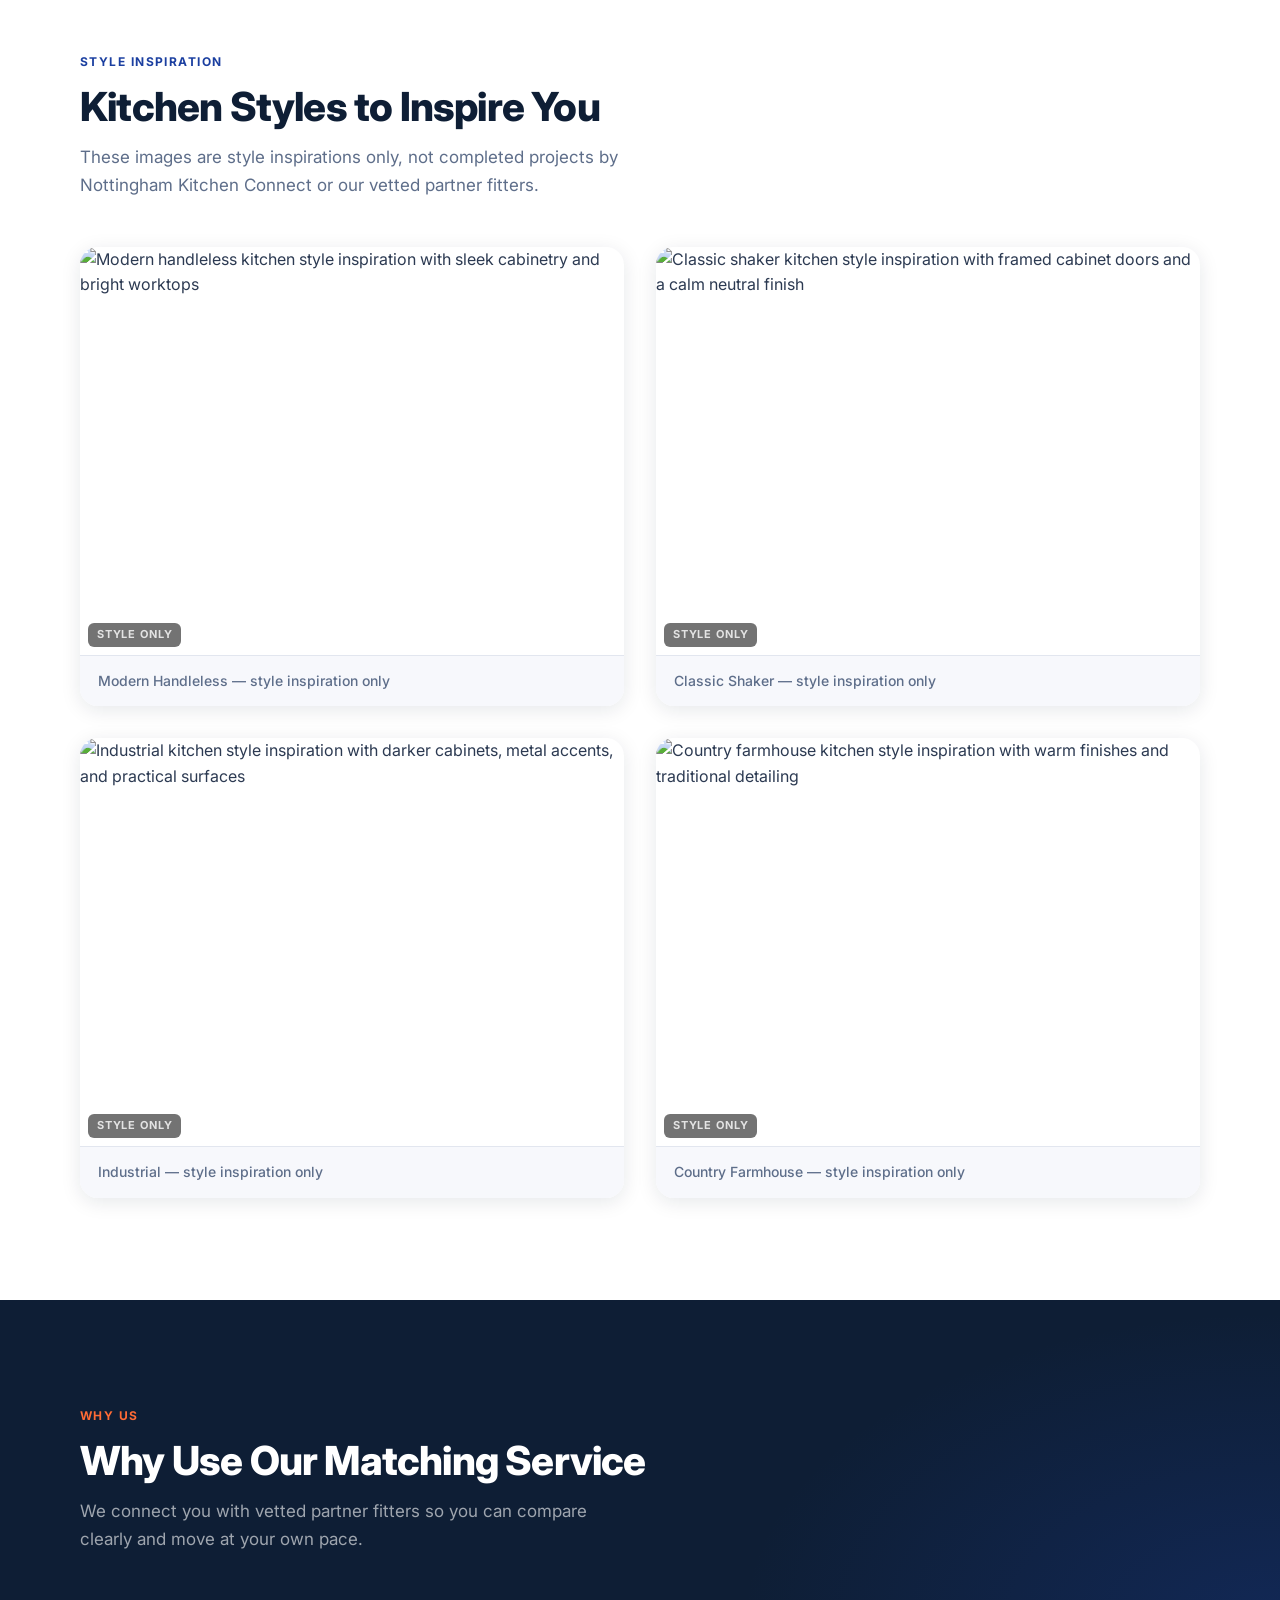
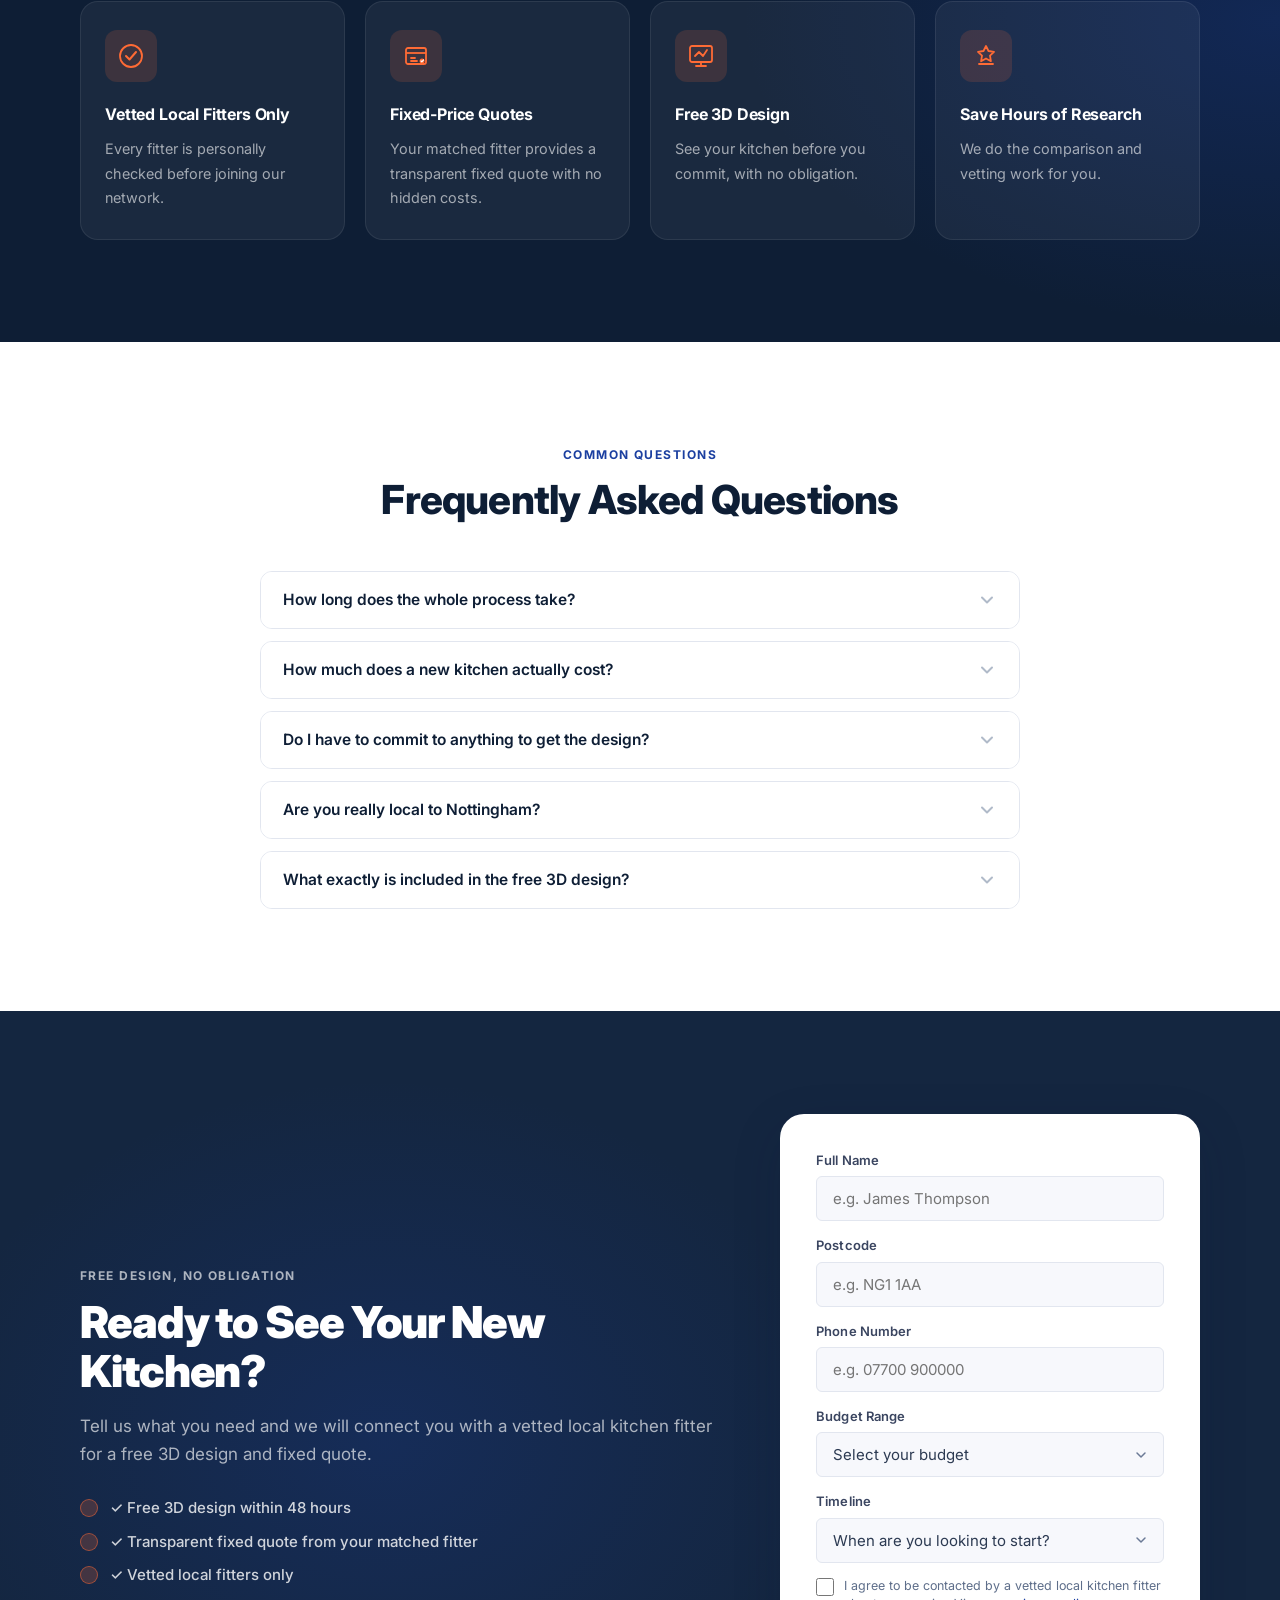
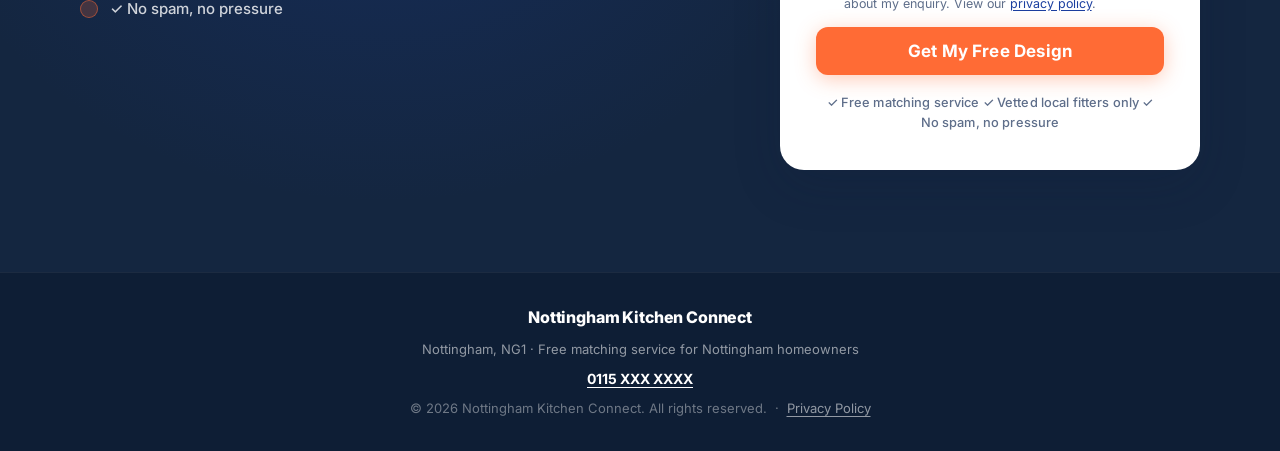
==== commit a18ee414: "redeploy" ====
--- a/index.html
+++ b/index.html
@@ -4,12 +4,14 @@
     <meta charset="UTF-8" />
     <meta name="viewport" content="width=device-width, initial-scale=1.0" />
     <title>Free 3D Kitchen Design + Fixed Quote | Nottingham Kitchen Fitters</title>
-    <meta name="description" content="Get a free 3D kitchen design and fixed price quote from trusted local fitters in Nottingham. No obligation, no pressure. See your new kitchen before you commit." />
+    <meta name="description" content="We connect Nottingham homeowners with vetted local kitchen fitters for a free 3D kitchen design and fixed quote. No pressure, no obligation." />
+    <link rel="canonical" href="https://example.com/" />
 
     <!-- Open Graph -->
     <meta property="og:title" content="Free 3D Kitchen Design + Fixed Quote | Nottingham" />
-    <meta property="og:description" content="See exactly what your new kitchen will look like before you commit. Free 3D design + fixed quote from trusted Nottingham fitters." />
+    <meta property="og:description" content="Get matched with a vetted local Nottingham kitchen fitter for a free 3D design and fixed quote." />
     <meta property="og:type" content="website" />
+    <meta property="og:url" content="https://example.com/" />
     <meta property="og:image" content="https://images.pexels.com/photos/1080721/pexels-photo-1080721.jpeg?auto=compress&cs=tinysrgb&w=1200" />
 
     <!-- Meta Pixel Placeholder -->
@@ -26,6 +28,19 @@
       // fbq('track', 'PageView');
     </script>
 
+    <script>
+      !function(f,b,e,v,n,t,s){if(f.fbq)return;n=f.fbq=function(){n.callMethod?
+      n.callMethod.apply(n,arguments):n.queue.push(arguments)};
+      if(!f._fbq)f._fbq=n;n.push=n;n.loaded=!0;n.version='2.0';
+      n.queue=[];t=b.createElement(e);t.async=!0;
+      t.src=v;s=b.getElementsByTagName(e)[0];
+      s.parentNode.insertBefore(t,s)}(window, document,'script',
+      'https://connect.facebook.net/en_US/fbevents.js');
+      fbq('init', 'YOUR_PIXEL_ID');
+      fbq('track', 'PageView');
+    </script>
+    <noscript><img height="1" width="1" style="display:none" alt="" src="https://www.facebook.com/tr?id=YOUR_PIXEL_ID&ev=PageView&noscript=1" /></noscript>
+
     <link rel="preconnect" href="https://fonts.googleapis.com" />
     <link rel="preconnect" href="https://fonts.gstatic.com" crossorigin />
     <link href="https://fonts.googleapis.com/css2?family=Inter:wght@400;500;600;700;800&display=swap" rel="stylesheet" />
@@ -38,31 +53,37 @@
     ═══════════════════════════════════════ -->
     <section class="hero" id="hero">
       <div class="hero__bg-overlay"></div>
+      <div class="hero__topbar container">
+        <p class="hero__brand">Nottingham Kitchen Connect</p>
+        <a class="hero__phone" href="tel:0115XXXXXXX">0115 XXX XXXX</a>
+      </div>
       <div class="container hero__inner">
         <div class="hero__content">
-          <p class="hero__eyebrow">Nottingham's Trusted Kitchen Specialists</p>
+          <p class="hero__eyebrow">Nottingham Kitchen Fitter Matching Service</p>
           <h1 class="hero__headline">Free 3D Kitchen Design&nbsp;+&nbsp;Fixed Quote for Nottingham Homeowners</h1>
-          <p class="hero__subhead">See exactly what your new kitchen will look like before you commit. No obligation, no pressure. Trusted local fitters with over a decade of experience.</p>
+          <p class="hero__subhead">We connect you with Nottingham's most trusted local kitchen fitters. Get a free 3D design and fixed quote from a vetted local specialist — no pressure, no obligation.</p>
         </div>
         <div class="hero__form-wrap">
           <div class="form-card">
             <p class="form-card__label">Get your free design — takes 30 seconds</p>
             <form class="lead-form" id="hero-form" action="https://formspree.io/f/YOUR_FORM_ID" method="POST" novalidate>
+              <input type="hidden" name="_subject" value="New kitchen fitter matching enquiry" />
+              <input type="hidden" name="route_to" value="mail@ethanbancroft.co.uk" />
               <div class="form-field">
                 <label for="hero-name">Full Name</label>
-                <input type="text" id="hero-name" name="name" placeholder="e.g. James Thompson" autocomplete="name" required />
+                <input type="text" id="hero-name" name="name" placeholder="e.g. James Thompson" autocomplete="name" aria-required="true" required />
               </div>
               <div class="form-field">
                 <label for="hero-postcode">Postcode</label>
-                <input type="text" id="hero-postcode" name="postcode" placeholder="e.g. NG1 1AA" autocomplete="postal-code" required />
+                <input type="text" id="hero-postcode" name="postcode" placeholder="e.g. NG1 1AA" autocomplete="postal-code" aria-required="true" required />
               </div>
               <div class="form-field">
                 <label for="hero-phone">Phone Number</label>
-                <input type="tel" id="hero-phone" name="phone" placeholder="e.g. 07700 900000" autocomplete="tel" required />
+                <input type="tel" id="hero-phone" name="phone" placeholder="e.g. 07700 900000" autocomplete="tel" aria-required="true" required />
               </div>
               <div class="form-field">
                 <label for="hero-budget">Budget Range</label>
-                <select id="hero-budget" name="budget" required>
+                <select id="hero-budget" name="budget" aria-required="true" required>
                   <option value="" disabled selected>Select your budget</option>
                   <option value="5000-10000">£5,000 – £10,000</option>
                   <option value="10000-20000">£10,000 – £20,000</option>
@@ -71,20 +92,24 @@
               </div>
               <div class="form-field">
                 <label for="hero-timeline">Timeline</label>
-                <select id="hero-timeline" name="timeline" required>
+                <select id="hero-timeline" name="timeline" aria-required="true" required>
                   <option value="" disabled selected>When are you looking to start?</option>
                   <option value="1-3months">Within 1–3 months</option>
                   <option value="3-6months">Within 3–6 months</option>
                   <option value="researching">Just researching</option>
                 </select>
               </div>
+              <div class="form-consent">
+                <input type="checkbox" id="hero-consent" name="gdpr_consent" value="agreed" aria-required="true" required />
+                <label for="hero-consent">I agree to be contacted by a vetted local kitchen fitter about my enquiry. View our <a href="/privacy-policy">privacy policy</a>.</label>
+              </div>
               <button type="submit" class="btn btn--cta btn--full">Get My Free Design</button>
-              <p class="form-trust">&#10003; Free &nbsp;&nbsp; &#10003; No obligation &nbsp;&nbsp; &#10003; Local Nottingham fitters</p>
+              <p class="form-trust">✓ Free matching service ✓ Vetted local fitters only ✓ No spam, no pressure</p>
             </form>
             <div class="form-success" id="hero-success" hidden>
               <div class="form-success__icon">&#10003;</div>
               <h3>Thank you!</h3>
-              <p>We'll be in touch within 24 hours with your free 3D design.</p>
+              <p>Your matched local fitter will be in touch about your free 3D design and fixed quote.</p>
             </div>
           </div>
         </div>
@@ -98,7 +123,7 @@
       <div class="container">
         <p class="section-eyebrow">Simple process</p>
         <h2 class="section-title">How It Works</h2>
-        <p class="section-subtitle">Three easy steps from enquiry to your dream kitchen.</p>
+        <p class="section-subtitle">Three easy steps from enquiry to a vetted local kitchen fitter match.</p>
         <div class="steps">
           <div class="step">
             <div class="step__num">01</div>
@@ -110,8 +135,8 @@
                 <path d="M20 22l1.5 1.5L24 20" stroke="white" stroke-width="1.5" stroke-linecap="round" stroke-linejoin="round"/>
               </svg>
             </div>
-            <h3>Fill in the form</h3>
-            <p>Takes just 30 seconds. Tell us about your budget and timeline — that's all we need to get started.</p>
+            <h3>Tell us about your project</h3>
+            <p>Tell us about your project — we match you with the best local fitter for your job</p>
           </div>
           <div class="step__connector" aria-hidden="true"></div>
           <div class="step">
@@ -125,8 +150,8 @@
                 <rect x="15" y="21" width="6" height="1.5" rx=".75" fill="currentColor" opacity=".3"/>
               </svg>
             </div>
-            <h3>Receive your free 3D design</h3>
-            <p>Within 48 hours you'll have a photorealistic 3D render of your new kitchen and a fixed, transparent quote.</p>
+            <h3>Get your free 3D design</h3>
+            <p>Your matched fitter creates a free 3D design and fixed quote within 48 hours</p>
           </div>
           <div class="step__connector" aria-hidden="true"></div>
           <div class="step">
@@ -138,7 +163,7 @@
               </svg>
             </div>
             <h3>Decide at your own pace</h3>
-            <p>Zero pressure. Love it — we'll get started. Want changes? No problem. Walk away? That's fine too.</p>
+            <p>Decide at your own pace — zero pressure, zero obligation</p>
           </div>
         </div>
       </div>
@@ -149,61 +174,85 @@
     ═══════════════════════════════════════ -->
     <section class="gallery" id="gallery">
       <div class="container">
-        <p class="section-eyebrow">Real transformations</p>
-        <h2 class="section-title">Before &amp; After</h2>
-        <p class="section-subtitle">Every kitchen transformed by our Nottingham team.</p>
+        <p class="section-eyebrow">Style inspiration</p>
+        <h2 class="section-title">Kitchen Styles to Inspire You</h2>
+        <p class="section-subtitle">These images are style inspirations only, not completed projects by Nottingham Kitchen Connect or our vetted partner fitters.</p>
         <div class="gallery__grid">
           <div class="gallery__item">
             <div class="gallery__pair">
               <div class="gallery__img-wrap gallery__img-wrap--before">
-                <img src="https://images.pexels.com/photos/2089698/pexels-photo-2089698.jpeg?auto=compress&cs=tinysrgb&w=600&h=400&fit=crop" alt="Kitchen before renovation" loading="lazy" width="600" height="400" />
-                <span class="gallery__badge gallery__badge--before">Before</span>
+                <picture>
+                  <source type="image/webp" srcset="https://images.pexels.com/photos/1080721/pexels-photo-1080721.jpeg?auto=compress&cs=tinysrgb&w=700&h=525&fit=crop&fm=webp" />
+                  <img src="https://images.pexels.com/photos/1080721/pexels-photo-1080721.jpeg?auto=compress&cs=tinysrgb&w=700&h=525&fit=crop" alt="Modern handleless kitchen style inspiration with sleek cabinetry and bright worktops" loading="lazy" width="700" height="525" />
+                </picture>
+                <span class="gallery__badge gallery__badge--before">Style only</span>
               </div>
               <div class="gallery__img-wrap gallery__img-wrap--after">
-                <img src="https://images.pexels.com/photos/1080721/pexels-photo-1080721.jpeg?auto=compress&cs=tinysrgb&w=600&h=400&fit=crop" alt="Kitchen after renovation" loading="lazy" width="600" height="400" />
-                <span class="gallery__badge gallery__badge--after">After</span>
-              </div>
-            </div>
-            <p class="gallery__caption">Wollaton, Nottingham — Complete kitchen replacement</p>
+                <picture>
+                  <source type="image/webp" srcset="https://images.pexels.com/photos/1080721/pexels-photo-1080721.jpeg?auto=compress&cs=tinysrgb&w=700&h=525&fit=crop&fm=webp" />
+                  <img src="https://images.pexels.com/photos/1080721/pexels-photo-1080721.jpeg?auto=compress&cs=tinysrgb&w=700&h=525&fit=crop" alt="Modern handleless kitchen style inspiration with sleek cabinetry and bright worktops" loading="lazy" width="700" height="525" />
+                </picture>
+                <span class="gallery__badge gallery__badge--after">Modern Handleless</span>
+              </div>
+            </div>
+            <p class="gallery__caption">Modern Handleless — style inspiration only</p>
           </div>
           <div class="gallery__item">
             <div class="gallery__pair">
               <div class="gallery__img-wrap gallery__img-wrap--before">
-                <img src="https://images.pexels.com/photos/1643383/pexels-photo-1643383.jpeg?auto=compress&cs=tinysrgb&w=600&h=400&fit=crop" alt="Kitchen before renovation" loading="lazy" width="600" height="400" />
-                <span class="gallery__badge gallery__badge--before">Before</span>
+                <picture>
+                  <source type="image/webp" srcset="https://images.pexels.com/photos/2724749/pexels-photo-2724749.jpeg?auto=compress&cs=tinysrgb&w=700&h=525&fit=crop&fm=webp" />
+                  <img src="https://images.pexels.com/photos/2724749/pexels-photo-2724749.jpeg?auto=compress&cs=tinysrgb&w=700&h=525&fit=crop" alt="Classic shaker kitchen style inspiration with framed cabinet doors and a calm neutral finish" loading="lazy" width="700" height="525" />
+                </picture>
+                <span class="gallery__badge gallery__badge--before">Style only</span>
               </div>
               <div class="gallery__img-wrap gallery__img-wrap--after">
-                <img src="https://images.pexels.com/photos/2724749/pexels-photo-2724749.jpeg?auto=compress&cs=tinysrgb&w=600&h=400&fit=crop" alt="Kitchen after renovation" loading="lazy" width="600" height="400" />
-                <span class="gallery__badge gallery__badge--after">After</span>
-              </div>
-            </div>
-            <p class="gallery__caption">West Bridgford — Open-plan kitchen extension</p>
+                <picture>
+                  <source type="image/webp" srcset="https://images.pexels.com/photos/2724749/pexels-photo-2724749.jpeg?auto=compress&cs=tinysrgb&w=700&h=525&fit=crop&fm=webp" />
+                  <img src="https://images.pexels.com/photos/2724749/pexels-photo-2724749.jpeg?auto=compress&cs=tinysrgb&w=700&h=525&fit=crop" alt="Classic shaker kitchen style inspiration with framed cabinet doors and a calm neutral finish" loading="lazy" width="700" height="525" />
+                </picture>
+                <span class="gallery__badge gallery__badge--after">Classic Shaker</span>
+              </div>
+            </div>
+            <p class="gallery__caption">Classic Shaker — style inspiration only</p>
           </div>
           <div class="gallery__item">
             <div class="gallery__pair">
               <div class="gallery__img-wrap gallery__img-wrap--before">
-                <img src="https://images.pexels.com/photos/1457842/pexels-photo-1457842.jpeg?auto=compress&cs=tinysrgb&w=600&h=400&fit=crop" alt="Kitchen before renovation" loading="lazy" width="600" height="400" />
-                <span class="gallery__badge gallery__badge--before">Before</span>
+                <picture>
+                  <source type="image/webp" srcset="https://images.pexels.com/photos/2062431/pexels-photo-2062431.jpeg?auto=compress&cs=tinysrgb&w=700&h=525&fit=crop&fm=webp" />
+                  <img src="https://images.pexels.com/photos/2062431/pexels-photo-2062431.jpeg?auto=compress&cs=tinysrgb&w=700&h=525&fit=crop" alt="Industrial kitchen style inspiration with darker cabinets, metal accents, and practical surfaces" loading="lazy" width="700" height="525" />
+                </picture>
+                <span class="gallery__badge gallery__badge--before">Style only</span>
               </div>
               <div class="gallery__img-wrap gallery__img-wrap--after">
-                <img src="https://images.pexels.com/photos/3735149/pexels-photo-3735149.jpeg?auto=compress&cs=tinysrgb&w=600&h=400&fit=crop" alt="Kitchen after renovation" loading="lazy" width="600" height="400" />
-                <span class="gallery__badge gallery__badge--after">After</span>
-              </div>
-            </div>
-            <p class="gallery__caption">Arnold, Nottingham — Budget kitchen makeover</p>
+                <picture>
+                  <source type="image/webp" srcset="https://images.pexels.com/photos/2062431/pexels-photo-2062431.jpeg?auto=compress&cs=tinysrgb&w=700&h=525&fit=crop&fm=webp" />
+                  <img src="https://images.pexels.com/photos/2062431/pexels-photo-2062431.jpeg?auto=compress&cs=tinysrgb&w=700&h=525&fit=crop" alt="Industrial kitchen style inspiration with darker cabinets, metal accents, and practical surfaces" loading="lazy" width="700" height="525" />
+                </picture>
+                <span class="gallery__badge gallery__badge--after">Industrial</span>
+              </div>
+            </div>
+            <p class="gallery__caption">Industrial — style inspiration only</p>
           </div>
           <div class="gallery__item">
             <div class="gallery__pair">
               <div class="gallery__img-wrap gallery__img-wrap--before">
-                <img src="https://images.pexels.com/photos/2062431/pexels-photo-2062431.jpeg?auto=compress&cs=tinysrgb&w=600&h=400&fit=crop" alt="Kitchen before renovation" loading="lazy" width="600" height="400" />
-                <span class="gallery__badge gallery__badge--before">Before</span>
+                <picture>
+                  <source type="image/webp" srcset="https://images.pexels.com/photos/1599791/pexels-photo-1599791.jpeg?auto=compress&cs=tinysrgb&w=700&h=525&fit=crop&fm=webp" />
+                  <img src="https://images.pexels.com/photos/1599791/pexels-photo-1599791.jpeg?auto=compress&cs=tinysrgb&w=700&h=525&fit=crop" alt="Country farmhouse kitchen style inspiration with warm finishes and traditional detailing" loading="lazy" width="700" height="525" />
+                </picture>
+                <span class="gallery__badge gallery__badge--before">Style only</span>
               </div>
               <div class="gallery__img-wrap gallery__img-wrap--after">
-                <img src="https://images.pexels.com/photos/1599791/pexels-photo-1599791.jpeg?auto=compress&cs=tinysrgb&w=600&h=400&fit=crop" alt="Kitchen after renovation" loading="lazy" width="600" height="400" />
-                <span class="gallery__badge gallery__badge--after">After</span>
-              </div>
-            </div>
-            <p class="gallery__caption">Beeston — Premium handleless kitchen</p>
+                <picture>
+                  <source type="image/webp" srcset="https://images.pexels.com/photos/1599791/pexels-photo-1599791.jpeg?auto=compress&cs=tinysrgb&w=700&h=525&fit=crop&fm=webp" />
+                  <img src="https://images.pexels.com/photos/1599791/pexels-photo-1599791.jpeg?auto=compress&cs=tinysrgb&w=700&h=525&fit=crop" alt="Country farmhouse kitchen style inspiration with warm finishes and traditional detailing" loading="lazy" width="700" height="525" />
+                </picture>
+                <span class="gallery__badge gallery__badge--after">Country Farmhouse</span>
+              </div>
+            </div>
+            <p class="gallery__caption">Country Farmhouse — style inspiration only</p>
           </div>
         </div>
       </div>
@@ -215,8 +264,8 @@
     <section class="benefits" id="benefits">
       <div class="container">
         <p class="section-eyebrow">Why us</p>
-        <h2 class="section-title">Built on Trust &amp; Transparency</h2>
-        <p class="section-subtitle">We do things differently. No salesmen, no surprises.</p>
+        <h2 class="section-title">Why Use Our Matching Service</h2>
+        <p class="section-subtitle">We connect you with vetted partner fitters so you can compare clearly and move at your own pace.</p>
         <div class="benefits__grid">
           <div class="benefit-card">
             <div class="benefit-card__icon">
@@ -225,8 +274,8 @@
                 <path d="M9 14l3.5 3.5L19 10" stroke="currentColor" stroke-width="2" stroke-linecap="round" stroke-linejoin="round"/>
               </svg>
             </div>
-            <h3>Local Nottingham Fitters</h3>
-            <p>We're based right here in Nottinghamshire. No subcontractors shipped in from elsewhere — our team lives and works in the same community as you.</p>
+            <h3>Vetted Local Fitters Only</h3>
+            <p>Every fitter is personally checked before joining our network.</p>
           </div>
           <div class="benefit-card">
             <div class="benefit-card__icon">
@@ -238,8 +287,8 @@
                 <path d="M19 19l.8.8L21.5 18" stroke="white" stroke-width="1.2" stroke-linecap="round" stroke-linejoin="round"/>
               </svg>
             </div>
-            <h3>Fixed-Price Guarantee</h3>
-            <p>The price we quote is the price you pay. No hidden extras, no surprise additions on completion day. Your quote is locked in writing.</p>
+            <h3>Fixed-Price Quotes</h3>
+            <p>Your matched fitter provides a transparent fixed quote with no hidden costs.</p>
           </div>
           <div class="benefit-card">
             <div class="benefit-card__icon">
@@ -250,8 +299,8 @@
                 <path d="M14 20v4" stroke="currentColor" stroke-width="1.8" stroke-linecap="round"/>
               </svg>
             </div>
-            <h3>Free 3D Visualisation</h3>
-            <p>See your kitchen in photorealistic 3D before a single unit is fitted. Walk through your space, change colours, adjust layouts — all before you commit.</p>
+            <h3>Free 3D Design</h3>
+            <p>See your kitchen before you commit, with no obligation.</p>
           </div>
           <div class="benefit-card">
             <div class="benefit-card__icon">
@@ -260,8 +309,8 @@
                 <path d="M7 22h14" stroke="currentColor" stroke-width="1.8" stroke-linecap="round"/>
               </svg>
             </div>
-            <h3>10-Year Workmanship Warranty</h3>
-            <p>Every kitchen we fit comes with a full 10-year workmanship warranty. Quality craftsmanship you can rely on, backed by a guarantee that means something.</p>
+            <h3>Save Hours of Research</h3>
+            <p>We do the comparison and vetting work for you.</p>
           </div>
         </div>
       </div>
@@ -270,54 +319,6 @@
     <!-- ═══════════════════════════════════════
          TESTIMONIALS
     ═══════════════════════════════════════ -->
-    <section class="testimonials" id="testimonials">
-      <div class="container">
-        <p class="section-eyebrow">Happy customers</p>
-        <h2 class="section-title">What Nottingham Homeowners Say</h2>
-        <div class="testimonials__grid">
-          <div class="testimonial-card">
-            <div class="testimonial-card__stars" aria-label="5 stars">&#9733;&#9733;&#9733;&#9733;&#9733;</div>
-            <blockquote>
-              <p>"We were sceptical at first — we'd had bad experiences with other fitters. But the 3D design completely won us over. We could see exactly what we were getting, and the fixed quote meant no nasty surprises. Absolutely love our new kitchen."</p>
-            </blockquote>
-            <footer>
-              <div class="testimonial-card__avatar" aria-hidden="true">S</div>
-              <div>
-                <strong>Sarah M.</strong>
-                <span>Mapperley, Nottingham</span>
-              </div>
-            </footer>
-          </div>
-          <div class="testimonial-card">
-            <div class="testimonial-card__stars" aria-label="5 stars">&#9733;&#9733;&#9733;&#9733;&#9733;</div>
-            <blockquote>
-              <p>"From the first call to the final fit took just six weeks. The team were professional, tidy, and on time every day. I've already recommended them to three neighbours. The fixed price was a game-changer — we actually knew what we were spending."</p>
-            </blockquote>
-            <footer>
-              <div class="testimonial-card__avatar" aria-hidden="true">D</div>
-              <div>
-                <strong>David &amp; Claire H.</strong>
-                <span>West Bridgford</span>
-              </div>
-            </footer>
-          </div>
-          <div class="testimonial-card">
-            <div class="testimonial-card__stars" aria-label="5 stars">&#9733;&#9733;&#9733;&#9733;&#9733;</div>
-            <blockquote>
-              <p>"The 3D design service is genuinely impressive. I must have changed the layout four times and they were patient every step of the way. The end result is even better than what I imagined. Local, honest, and brilliant at what they do."</p>
-            </blockquote>
-            <footer>
-              <div class="testimonial-card__avatar" aria-hidden="true">R</div>
-              <div>
-                <strong>Rachel T.</strong>
-                <span>Arnold, Nottingham</span>
-              </div>
-            </footer>
-          </div>
-        </div>
-      </div>
-    </section>
-
     <!-- ═══════════════════════════════════════
          FAQ
     ═══════════════════════════════════════ -->
@@ -334,7 +335,7 @@
               </svg>
             </button>
             <div class="faq-item__answer">
-              <p>From your initial enquiry to a fitted kitchen is typically 4–8 weeks depending on your chosen style, materials, and our current schedule. We'll give you a clear timeline as part of your free design consultation. The design phase alone takes just 48 hours once we have your details.</p>
+              <p>After your enquiry, we aim to match you with a vetted local fitter who can discuss your project, design needs, and expected timeline. Your matched fitter will confirm availability and next steps directly.</p>
             </div>
           </div>
           <div class="faq-item">
@@ -345,7 +346,7 @@
               </svg>
             </button>
             <div class="faq-item__answer">
-              <p>Our projects typically range from £5,000 for a straightforward refresh to £25,000+ for a full open-plan transformation including structural work. The best way to get an accurate figure is to fill in the form — we'll provide a fixed, itemised quote as part of your free 3D design. No vague estimates, ever.</p>
+              <p>Kitchen costs vary by size, materials, layout, and installation complexity. Fill in the form and your matched local fitter will provide a transparent fixed quote as part of your free 3D design.</p>
             </div>
           </div>
           <div class="faq-item">
@@ -356,7 +357,7 @@
               </svg>
             </button>
             <div class="faq-item__answer">
-              <p>Absolutely not. The 3D design and fixed quote are completely free with zero obligation. We want you to love your design before you spend a penny. If you decide it's not for you after seeing the design, that's entirely fine — no pressure, no follow-up sales calls.</p>
+              <p>Absolutely not. The 3D design and fixed quote are free with zero obligation. You can decide at your own pace after speaking with your matched local fitter.</p>
             </div>
           </div>
           <div class="faq-item">
@@ -367,7 +368,7 @@
               </svg>
             </button>
             <div class="faq-item__answer">
-              <p>Yes — genuinely local. Our team is based in Nottinghamshire and we work exclusively within the Nottingham area. You won't get a salesman from a national chain; you'll deal directly with the people who will actually fit your kitchen. We cover Nottingham city centre, West Bridgford, Arnold, Beeston, Wollaton, Gedling, and surrounding areas.</p>
+              <p>We are a Nottingham matching service for homeowners in Nottingham city centre, West Bridgford, Arnold, Beeston, Wollaton, Gedling, and surrounding areas. We connect you with vetted partner fitters who work locally.</p>
             </div>
           </div>
           <div class="faq-item">
@@ -378,7 +379,7 @@
               </svg>
             </button>
             <div class="faq-item__answer">
-              <p>Your free design package includes: a full photorealistic 3D render of your new kitchen from multiple angles, a detailed floor plan, your choice of door styles and finishes applied to the design, an itemised fixed price quote, and a consultation call to discuss the design. There's no charge and no catch — it's how we show you we're serious.</p>
+              <p>Your matched fitter will explain what is included in the free design package, which may include a 3D render, layout guidance, finish options, and a fixed quote. There is no obligation to proceed.</p>
             </div>
           </div>
         </div>
@@ -394,32 +395,34 @@
           <div class="cta-form__content">
             <p class="section-eyebrow section-eyebrow--light">Free design, no obligation</p>
             <h2 class="cta-form__title">Ready to See Your New Kitchen?</h2>
-            <p class="cta-form__sub">Join hundreds of Nottingham homeowners who've seen their dream kitchen in 3D before committing a single penny.</p>
+            <p class="cta-form__sub">Tell us what you need and we will connect you with a vetted local kitchen fitter for a free 3D design and fixed quote.</p>
             <ul class="cta-form__checks">
               <li>&#10003; Free 3D design within 48 hours</li>
-              <li>&#10003; Fixed price — no hidden extras</li>
-              <li>&#10003; 10-year workmanship warranty</li>
-              <li>&#10003; Local fitters, not a national chain</li>
+              <li>&#10003; Transparent fixed quote from your matched fitter</li>
+              <li>&#10003; Vetted local fitters only</li>
+              <li>&#10003; No spam, no pressure</li>
             </ul>
           </div>
           <div class="cta-form__form-wrap">
             <div class="form-card form-card--light">
               <form class="lead-form" id="bottom-form" action="https://formspree.io/f/YOUR_FORM_ID" method="POST" novalidate>
+                <input type="hidden" name="_subject" value="New kitchen fitter matching enquiry" />
+                <input type="hidden" name="route_to" value="mail@ethanbancroft.co.uk" />
                 <div class="form-field">
                   <label for="bottom-name">Full Name</label>
-                  <input type="text" id="bottom-name" name="name" placeholder="e.g. James Thompson" autocomplete="name" required />
+                  <input type="text" id="bottom-name" name="name" placeholder="e.g. James Thompson" autocomplete="name" aria-required="true" required />
                 </div>
                 <div class="form-field">
                   <label for="bottom-postcode">Postcode</label>
-                  <input type="text" id="bottom-postcode" name="postcode" placeholder="e.g. NG1 1AA" autocomplete="postal-code" required />
+                  <input type="text" id="bottom-postcode" name="postcode" placeholder="e.g. NG1 1AA" autocomplete="postal-code" aria-required="true" required />
                 </div>
                 <div class="form-field">
                   <label for="bottom-phone">Phone Number</label>
-                  <input type="tel" id="bottom-phone" name="phone" placeholder="e.g. 07700 900000" autocomplete="tel" required />
+                  <input type="tel" id="bottom-phone" name="phone" placeholder="e.g. 07700 900000" autocomplete="tel" aria-required="true" required />
                 </div>
                 <div class="form-field">
                   <label for="bottom-budget">Budget Range</label>
-                  <select id="bottom-budget" name="budget" required>
+                  <select id="bottom-budget" name="budget" aria-required="true" required>
                     <option value="" disabled selected>Select your budget</option>
                     <option value="5000-10000">£5,000 – £10,000</option>
                     <option value="10000-20000">£10,000 – £20,000</option>
@@ -428,20 +431,24 @@
                 </div>
                 <div class="form-field">
                   <label for="bottom-timeline">Timeline</label>
-                  <select id="bottom-timeline" name="timeline" required>
+                  <select id="bottom-timeline" name="timeline" aria-required="true" required>
                     <option value="" disabled selected>When are you looking to start?</option>
                     <option value="1-3months">Within 1–3 months</option>
                     <option value="3-6months">Within 3–6 months</option>
                     <option value="researching">Just researching</option>
                   </select>
                 </div>
+                <div class="form-consent">
+                  <input type="checkbox" id="bottom-consent" name="gdpr_consent" value="agreed" aria-required="true" required />
+                  <label for="bottom-consent">I agree to be contacted by a vetted local kitchen fitter about my enquiry. View our <a href="/privacy-policy">privacy policy</a>.</label>
+                </div>
                 <button type="submit" class="btn btn--cta btn--full">Get My Free Design</button>
-                <p class="form-trust">&#10003; Free &nbsp;&nbsp; &#10003; No obligation &nbsp;&nbsp; &#10003; Local Nottingham fitters</p>
+                <p class="form-trust">✓ Free matching service ✓ Vetted local fitters only ✓ No spam, no pressure</p>
               </form>
               <div class="form-success" id="bottom-success" hidden>
                 <div class="form-success__icon">&#10003;</div>
                 <h3>Thank you!</h3>
-                <p>We'll be in touch within 24 hours with your free 3D design.</p>
+                <p>Your matched local fitter will be in touch about your free 3D design and fixed quote.</p>
               </div>
             </div>
           </div>
@@ -454,8 +461,10 @@
     ═══════════════════════════════════════ -->
     <footer class="footer">
       <div class="container footer__inner">
-        <p class="footer__brand">Nottingham Kitchen Co.</p>
-        <p class="footer__copy">&copy; 2026 Nottingham Kitchen Co. All rights reserved. &nbsp;&middot;&nbsp; <a href="/privacy-policy" class="footer__link">Privacy Policy</a></p>
+        <p class="footer__brand">Nottingham Kitchen Connect</p>
+        <p class="footer__address">Nottingham, NG1 · Free matching service for Nottingham homeowners</p>
+        <a class="footer__phone" href="tel:0115XXXXXXX">0115 XXX XXXX</a>
+        <p class="footer__copy">&copy; 2026 Nottingham Kitchen Connect. All rights reserved. &nbsp;&middot;&nbsp; <a href="/privacy-policy" class="footer__link">Privacy Policy</a></p>
       </div>
     </footer>
 
--- a/style.css
+++ b/style.css
@@ -217,9 +217,35 @@
 }
 
 .form-field input.invalid,
-.form-field select.invalid {
+.form-field select.invalid,
+.form-consent input.invalid {
   border-color: #e53e3e;
   box-shadow: 0 0 0 3px rgba(229,62,62,.1);
+}
+
+.form-consent {
+  display: grid;
+  grid-template-columns: auto 1fr;
+  gap: 0.6rem;
+  align-items: start;
+  font-size: 0.78rem;
+  line-height: 1.45;
+  color: var(--text-muted);
+}
+
+.form-consent input {
+  width: 18px;
+  height: 18px;
+  margin-top: 0.1rem;
+  accent-color: var(--blue);
+}
+
+.form-consent label { cursor: pointer; }
+
+.form-consent a {
+  color: var(--blue);
+  text-decoration: underline;
+  text-underline-offset: 2px;
 }
 
 .form-trust {
@@ -288,7 +314,10 @@
 .hero__bg-overlay {
   position: absolute;
   inset: 0;
-  background-image: url("https://images.pexels.com/photos/1080721/pexels-photo-1080721.jpeg?auto=compress&cs=tinysrgb&w=1400");
+  background-image: image-set(
+    url("https://images.pexels.com/photos/1080721/pexels-photo-1080721.jpeg?auto=compress&cs=tinysrgb&w=1400&fm=webp") type("image/webp"),
+    url("https://images.pexels.com/photos/1080721/pexels-photo-1080721.jpeg?auto=compress&cs=tinysrgb&w=1400") type("image/jpeg")
+  );
   background-size: cover;
   background-position: center;
   opacity: 0.08;
@@ -302,6 +331,35 @@
   grid-template-columns: 1fr;
   gap: clamp(2rem, 5vw, 3.5rem);
   align-items: start;
+  min-width: 0;
+}
+
+.hero__topbar {
+  position: absolute;
+  top: 1.25rem;
+  left: 50%;
+  z-index: 2;
+  transform: translateX(-50%);
+  display: flex;
+  align-items: center;
+  justify-content: space-between;
+  gap: 1rem;
+}
+
+.hero__brand {
+  font-size: 0.9rem;
+  font-weight: 800;
+  color: var(--white);
+  letter-spacing: -0.01em;
+}
+
+.hero__phone,
+.footer__phone {
+  font-size: 0.875rem;
+  font-weight: 700;
+  color: var(--white);
+  text-decoration: underline;
+  text-underline-offset: 3px;
 }
 
 @media (min-width: 900px) {
@@ -343,6 +401,7 @@
   letter-spacing: -0.025em;
   color: var(--white);
   margin-bottom: 1.25rem;
+  overflow-wrap: anywhere;
 }
 
 .hero__subhead {
@@ -355,6 +414,7 @@
 
 .hero__form-wrap {
   width: 100%;
+  min-width: 0;
 }
 
 /* ══════════════════════════════════════════════
@@ -499,7 +559,7 @@
 
 .gallery__pair {
   display: grid;
-  grid-template-columns: 1fr 1fr;
+  grid-template-columns: 1fr;
 }
 
 .gallery__img-wrap {
@@ -515,9 +575,15 @@
   transition: transform 0.5s ease;
 }
 
+.gallery__img-wrap picture {
+  display: block;
+  width: 100%;
+  height: 100%;
+}
+
 .gallery__item:hover .gallery__img-wrap img { transform: scale(1.04); }
 
-.gallery__img-wrap--before img { filter: saturate(0.5) brightness(0.85); }
+.gallery__img-wrap--after { display: none; }
 
 .gallery__badge {
   position: absolute;
@@ -904,6 +970,11 @@
   color: rgba(255,255,255,.4);
 }
 
+.footer__address {
+  font-size: 0.8125rem;
+  color: rgba(255,255,255,.55);
+}
+
 .footer__link {
   color: rgba(255,255,255,.55);
   text-decoration: underline;
@@ -912,6 +983,50 @@
 }
 
 .footer__link:hover { color: var(--white); }
+
+/* Privacy policy */
+.privacy-page {
+  min-height: 100svh;
+  background: var(--off-white);
+  padding-block: clamp(3rem, 8vw, 5rem);
+}
+
+.privacy-page__inner { max-width: 820px; }
+
+.privacy-page__back {
+  display: inline-block;
+  color: var(--blue);
+  font-weight: 700;
+  font-size: 0.9rem;
+  margin-bottom: 2rem;
+  text-decoration: underline;
+  text-underline-offset: 3px;
+}
+
+.privacy-page h1 {
+  font-size: clamp(2rem, 5vw, 3rem);
+  line-height: 1.1;
+  color: var(--navy);
+  margin-bottom: 1rem;
+}
+
+.privacy-page h2 {
+  font-size: 1.2rem;
+  color: var(--navy);
+  margin-top: 2rem;
+  margin-bottom: 0.5rem;
+}
+
+.privacy-page p {
+  color: var(--text-body);
+  margin-bottom: 1rem;
+}
+
+.privacy-page a {
+  color: var(--blue);
+  text-decoration: underline;
+  text-underline-offset: 3px;
+}
 
 /* ══════════════════════════════════════════════
    SCROLL REVEAL ANIMATIONS
@@ -957,5 +1072,63 @@
    RESPONSIVE TWEAKS
 ══════════════════════════════════════════════ */
 @media (max-width: 639px) {
+  .hero {
+    padding-top: 5.5rem;
+  }
+
+  .hero__topbar {
+    flex-wrap: wrap;
+    align-items: flex-start;
+  }
+
+  .hero__brand,
+  .hero__phone {
+    font-size: 0.8125rem;
+  }
+
+  .hero__headline {
+    font-size: 2rem;
+  }
+
+  .form-card {
+    min-width: 0;
+  }
+
+  .form-card__label,
+  .form-consent label,
+  .form-trust {
+    overflow-wrap: anywhere;
+  }
+
+  .btn {
+    white-space: normal;
+    min-height: 52px;
+  }
+
   .step { max-width: 100%; padding: 1.5rem 0; }
 }
+
+@media (max-width: 520px) {
+  .hero__inner,
+  .hero__content,
+  .cta-form__inner {
+    max-width: 100%;
+    min-width: 0;
+  }
+
+  .hero__headline,
+  .hero__subhead,
+  .hero__eyebrow {
+    max-width: min(335px, calc(100vw - 2.5rem));
+  }
+
+  .hero__topbar,
+  .hero__form-wrap,
+  .form-card {
+    max-width: min(335px, calc(100vw - 2.5rem));
+  }
+
+  .hero__phone {
+    margin-left: auto;
+  }
+}
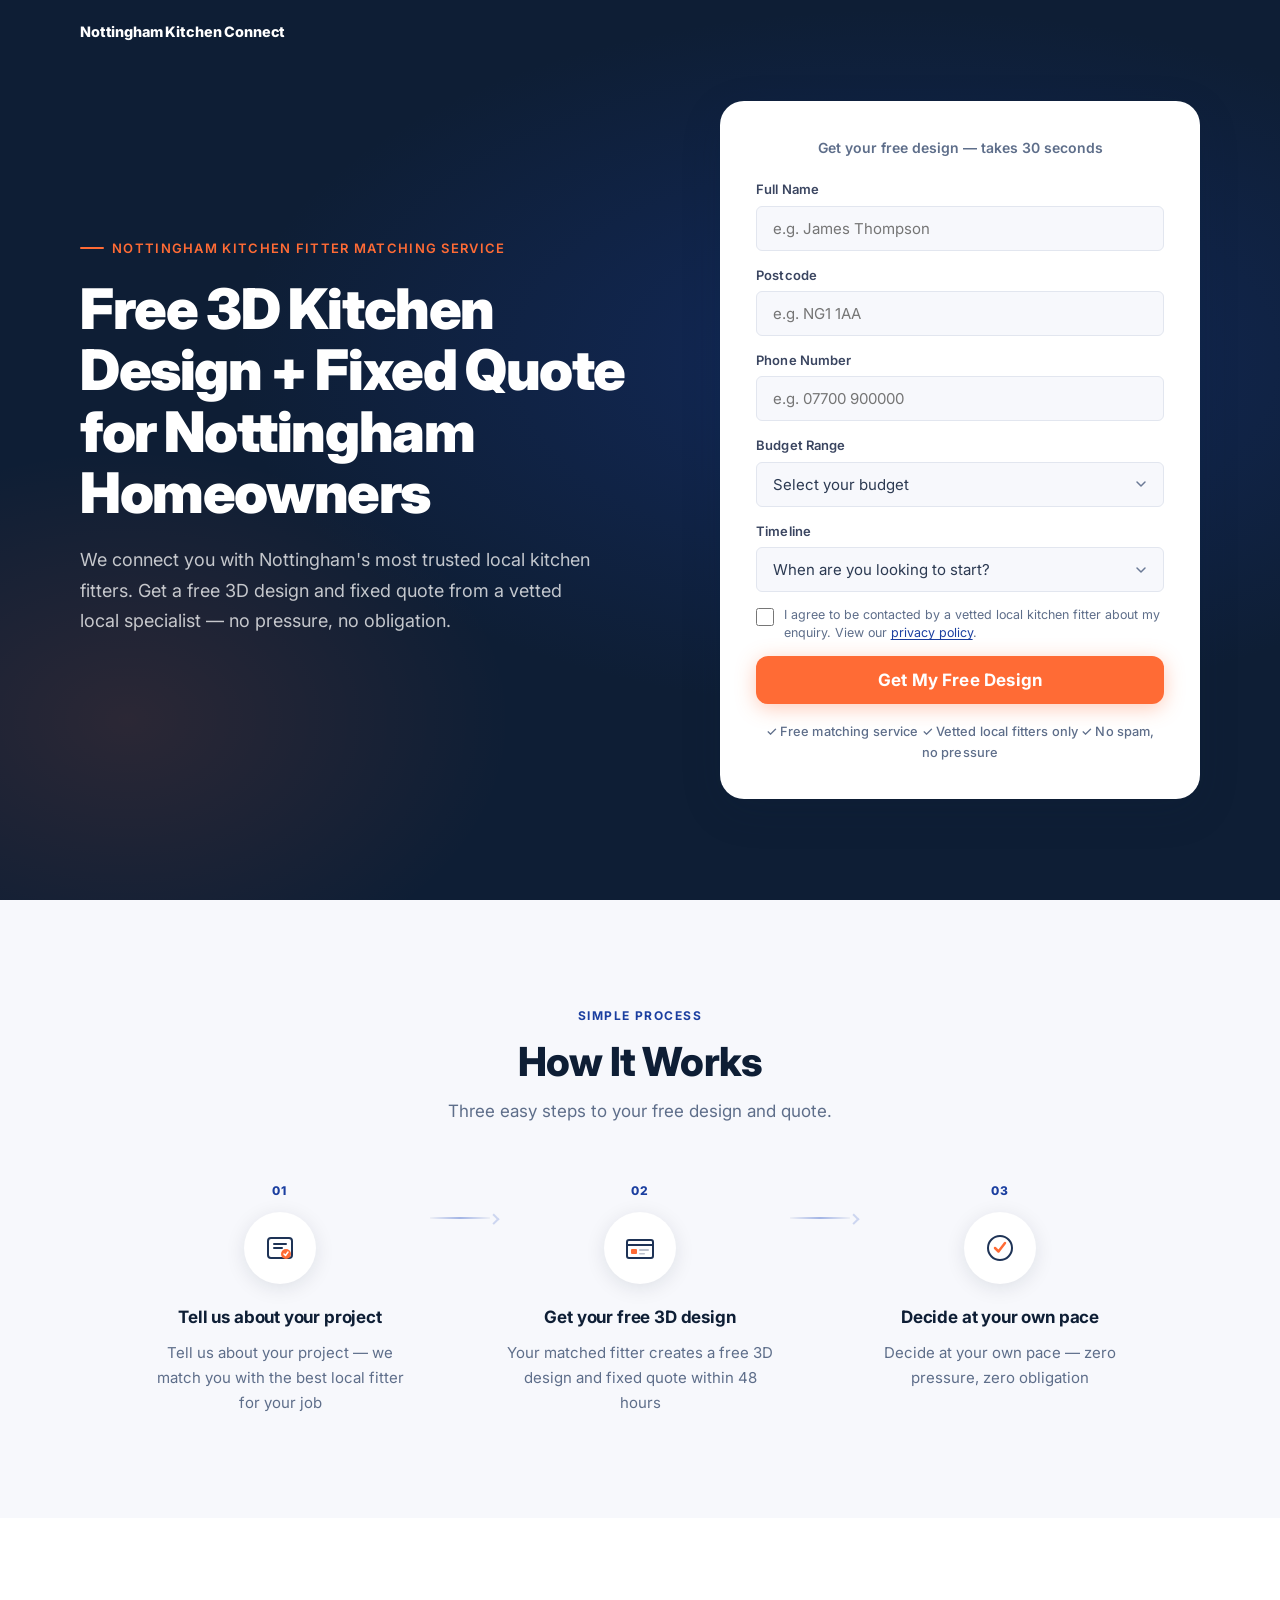
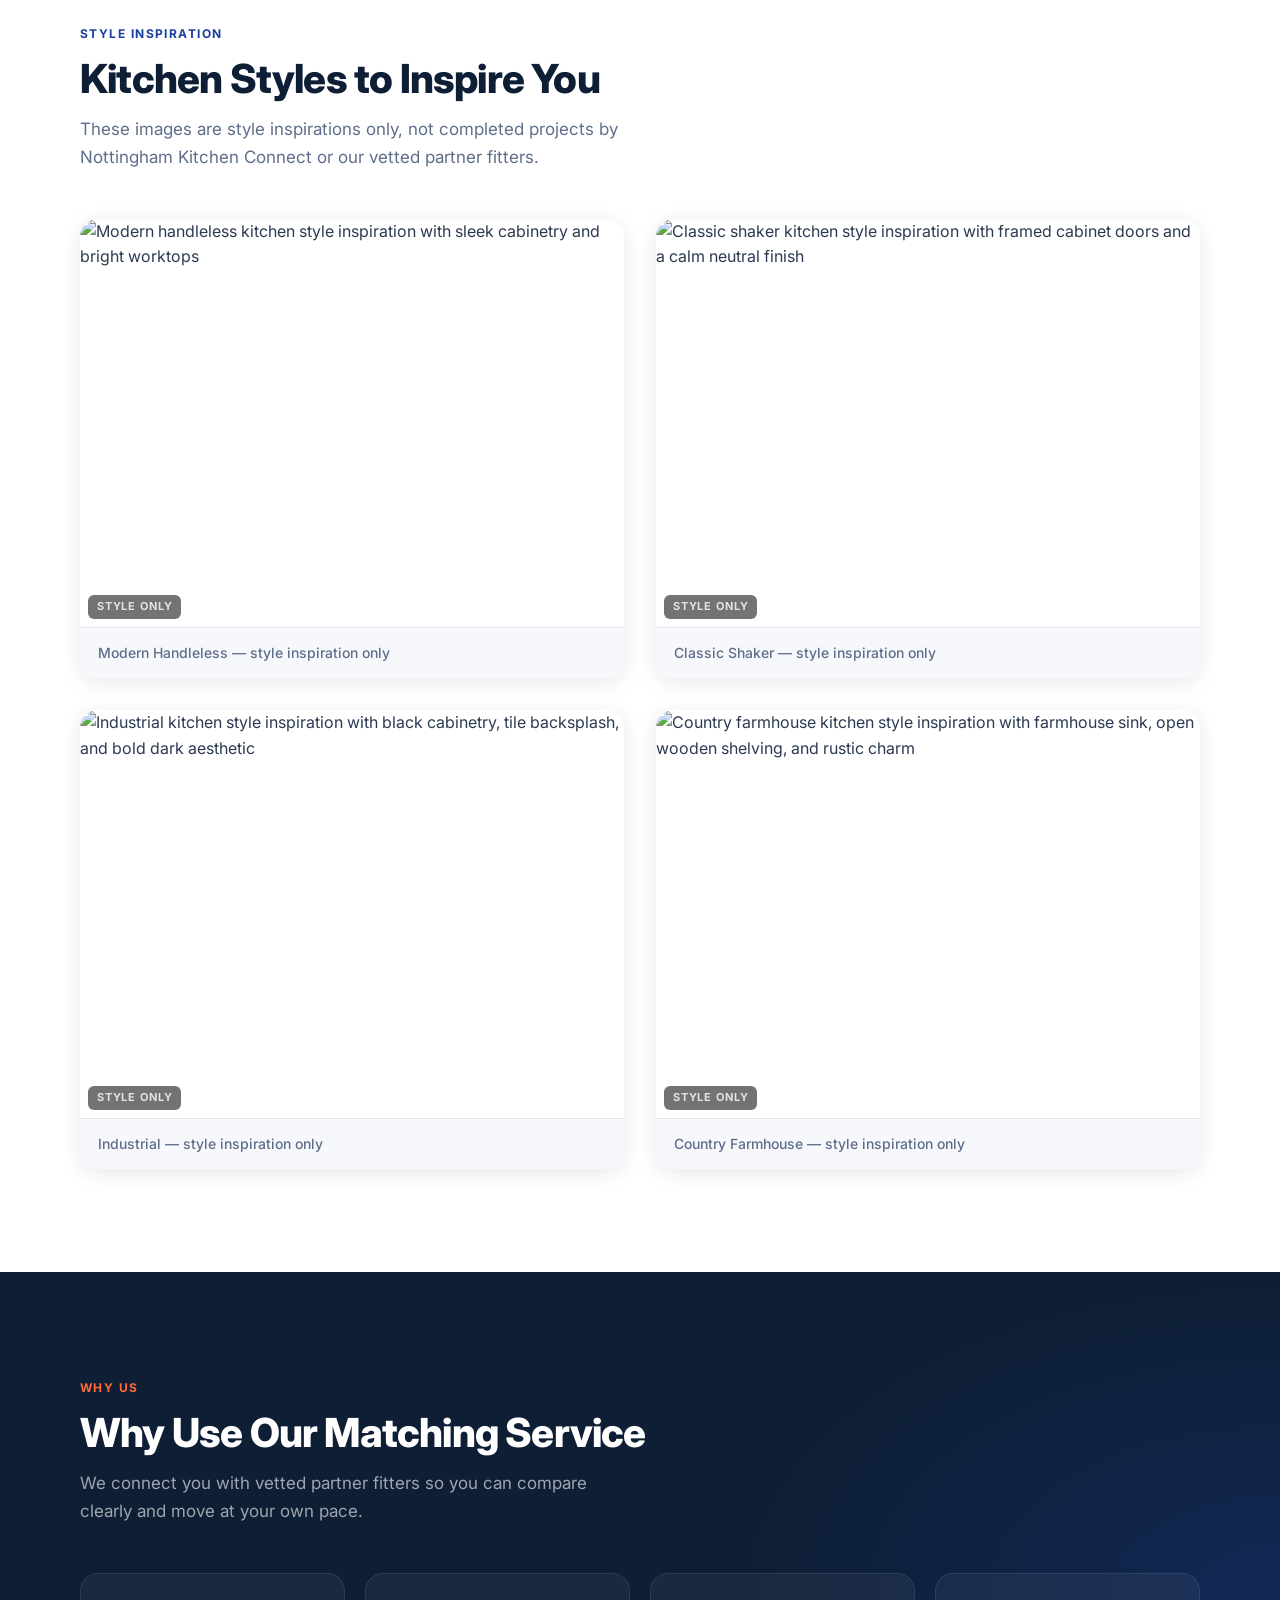
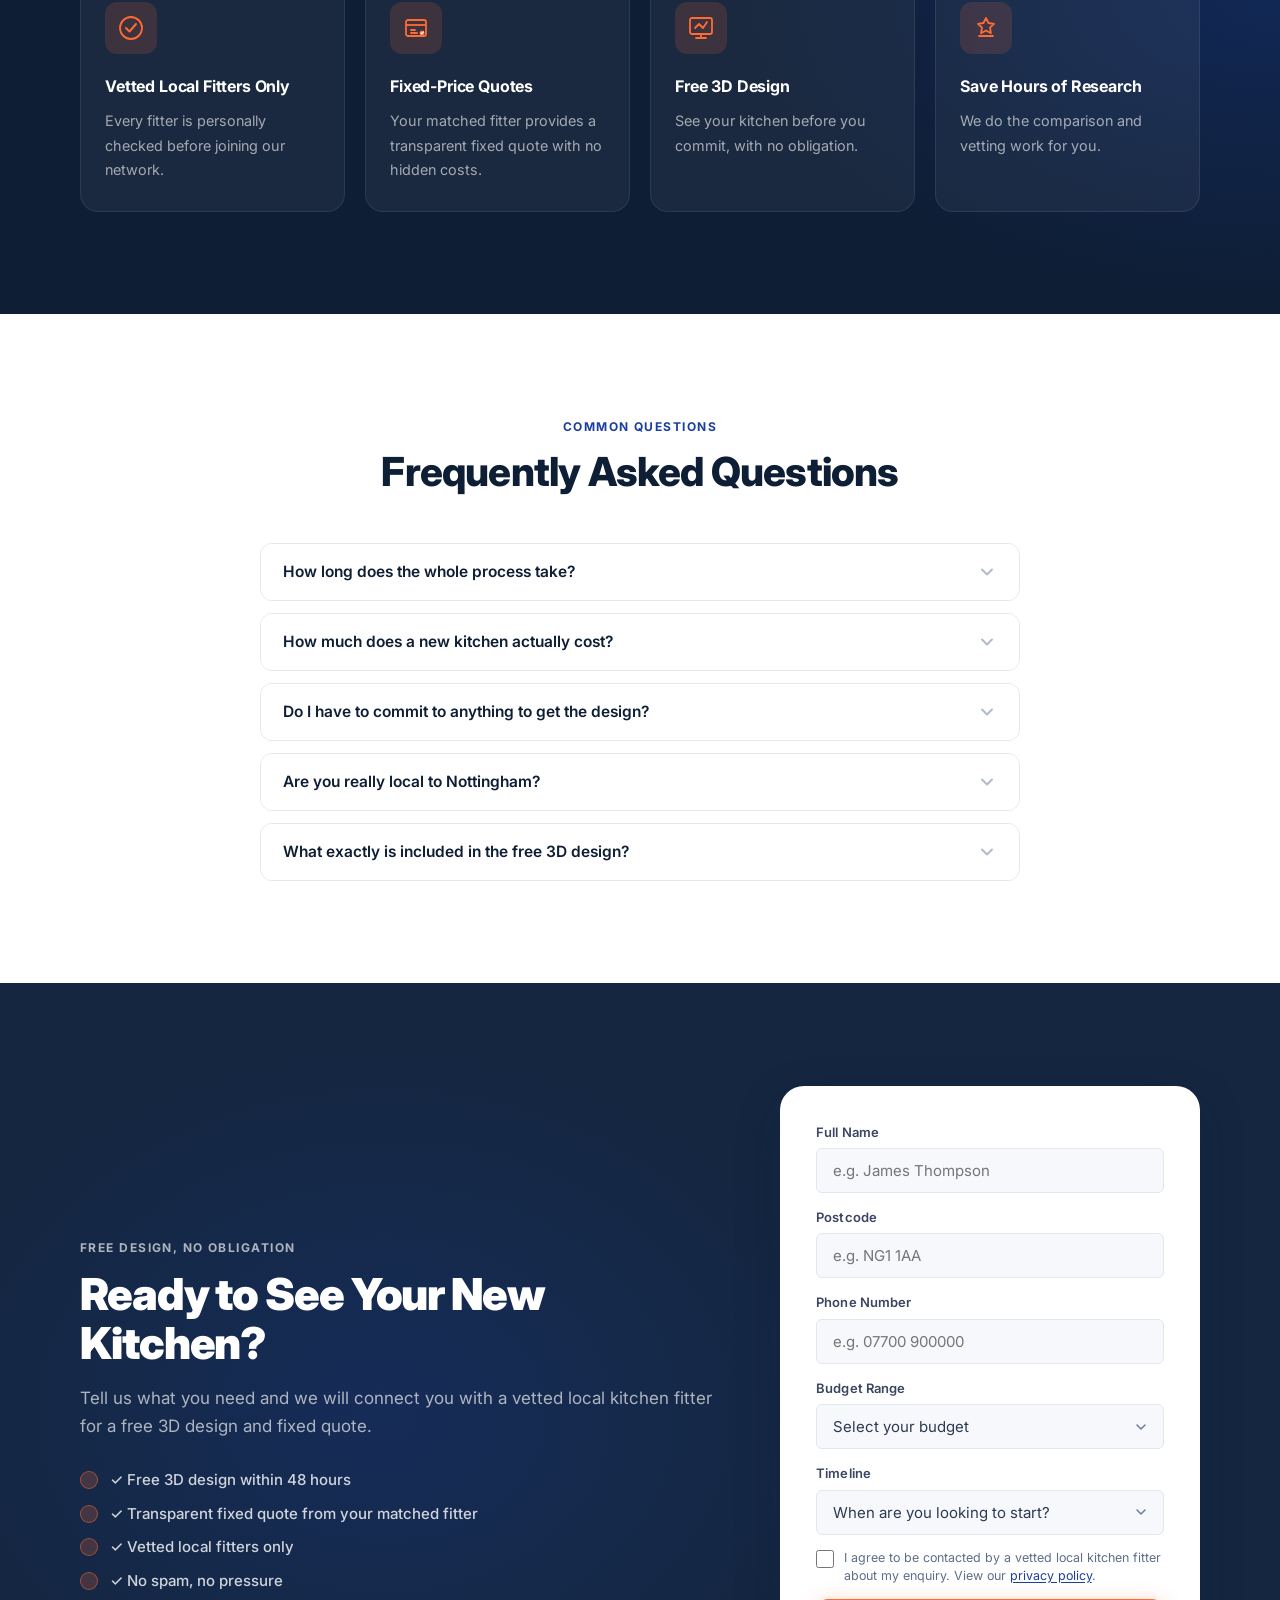
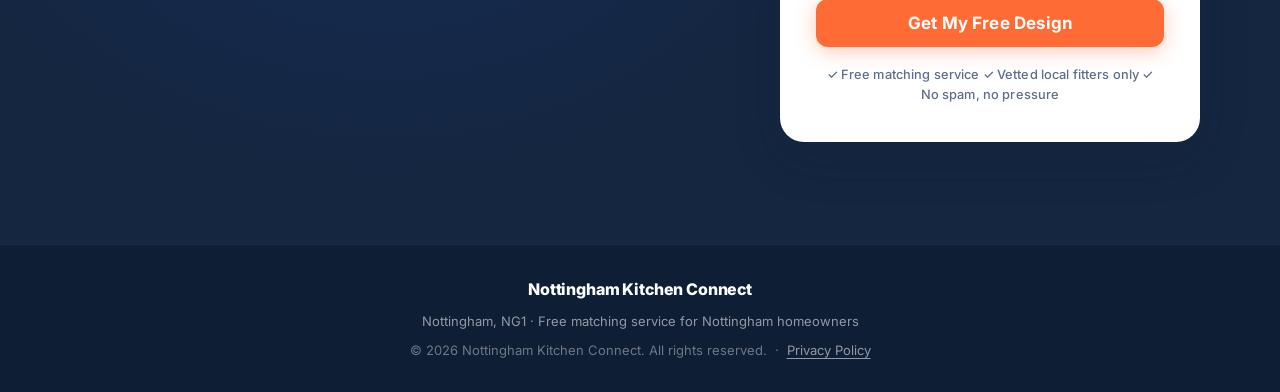
==== commit 424d6f99: "redeploy" ====
--- a/index.html
+++ b/index.html
@@ -3,8 +3,8 @@
   <head>
     <meta charset="UTF-8" />
     <meta name="viewport" content="width=device-width, initial-scale=1.0" />
-    <title>Free 3D Kitchen Design + Fixed Quote | Nottingham Kitchen Fitters</title>
-    <meta name="description" content="We connect Nottingham homeowners with vetted local kitchen fitters for a free 3D kitchen design and fixed quote. No pressure, no obligation." />
+    <title>Free 3D Kitchen Design Match | Nottingham Kitchen Connect</title>
+    <meta name="description" content="We match Nottingham homeowners with vetted local kitchen fitters. Get a free 3D design and fixed quote — no obligation, no pressure." />
     <link rel="canonical" href="https://example.com/" />
 
     <!-- Open Graph -->
@@ -55,7 +55,6 @@
       <div class="hero__bg-overlay"></div>
       <div class="hero__topbar container">
         <p class="hero__brand">Nottingham Kitchen Connect</p>
-        <a class="hero__phone" href="tel:0115XXXXXXX">0115 XXX XXXX</a>
       </div>
       <div class="container hero__inner">
         <div class="hero__content">
@@ -66,9 +65,8 @@
         <div class="hero__form-wrap">
           <div class="form-card">
             <p class="form-card__label">Get your free design — takes 30 seconds</p>
-            <form class="lead-form" id="hero-form" action="https://formspree.io/f/YOUR_FORM_ID" method="POST" novalidate>
-              <input type="hidden" name="_subject" value="New kitchen fitter matching enquiry" />
-              <input type="hidden" name="route_to" value="mail@ethanbancroft.co.uk" />
+            <form class="lead-form" id="hero-form" action="https://api.web3forms.com/submit" method="POST" novalidate>
+              <input type="hidden" name="access_key" value="3c716967-9cb2-45a8-bfbe-583855068c19" />
               <div class="form-field">
                 <label for="hero-name">Full Name</label>
                 <input type="text" id="hero-name" name="name" placeholder="e.g. James Thompson" autocomplete="name" aria-required="true" required />
@@ -123,7 +121,7 @@
       <div class="container">
         <p class="section-eyebrow">Simple process</p>
         <h2 class="section-title">How It Works</h2>
-        <p class="section-subtitle">Three easy steps from enquiry to a vetted local kitchen fitter match.</p>
+        <p class="section-subtitle">Three easy steps to your free design and quote.</p>
         <div class="steps">
           <div class="step">
             <div class="step__num">01</div>
@@ -220,15 +218,15 @@
             <div class="gallery__pair">
               <div class="gallery__img-wrap gallery__img-wrap--before">
                 <picture>
-                  <source type="image/webp" srcset="https://images.pexels.com/photos/2062431/pexels-photo-2062431.jpeg?auto=compress&cs=tinysrgb&w=700&h=525&fit=crop&fm=webp" />
-                  <img src="https://images.pexels.com/photos/2062431/pexels-photo-2062431.jpeg?auto=compress&cs=tinysrgb&w=700&h=525&fit=crop" alt="Industrial kitchen style inspiration with darker cabinets, metal accents, and practical surfaces" loading="lazy" width="700" height="525" />
+                  <source type="image/webp" srcset="https://images.pexels.com/photos/36662633/pexels-photo-36662633.jpeg?auto=compress&cs=tinysrgb&w=700&h=525&fit=crop&fm=webp" />
+                  <img src="https://images.pexels.com/photos/36662633/pexels-photo-36662633.jpeg?auto=compress&cs=tinysrgb&w=700&h=525&fit=crop" alt="Industrial kitchen style inspiration with black cabinetry, tile backsplash, and bold dark aesthetic" loading="lazy" width="700" height="525" />
                 </picture>
                 <span class="gallery__badge gallery__badge--before">Style only</span>
               </div>
               <div class="gallery__img-wrap gallery__img-wrap--after">
                 <picture>
-                  <source type="image/webp" srcset="https://images.pexels.com/photos/2062431/pexels-photo-2062431.jpeg?auto=compress&cs=tinysrgb&w=700&h=525&fit=crop&fm=webp" />
-                  <img src="https://images.pexels.com/photos/2062431/pexels-photo-2062431.jpeg?auto=compress&cs=tinysrgb&w=700&h=525&fit=crop" alt="Industrial kitchen style inspiration with darker cabinets, metal accents, and practical surfaces" loading="lazy" width="700" height="525" />
+                  <source type="image/webp" srcset="https://images.pexels.com/photos/36662633/pexels-photo-36662633.jpeg?auto=compress&cs=tinysrgb&w=700&h=525&fit=crop&fm=webp" />
+                  <img src="https://images.pexels.com/photos/36662633/pexels-photo-36662633.jpeg?auto=compress&cs=tinysrgb&w=700&h=525&fit=crop" alt="Industrial kitchen style inspiration with black cabinetry, tile backsplash, and bold dark aesthetic" loading="lazy" width="700" height="525" />
                 </picture>
                 <span class="gallery__badge gallery__badge--after">Industrial</span>
               </div>
@@ -239,15 +237,15 @@
             <div class="gallery__pair">
               <div class="gallery__img-wrap gallery__img-wrap--before">
                 <picture>
-                  <source type="image/webp" srcset="https://images.pexels.com/photos/1599791/pexels-photo-1599791.jpeg?auto=compress&cs=tinysrgb&w=700&h=525&fit=crop&fm=webp" />
-                  <img src="https://images.pexels.com/photos/1599791/pexels-photo-1599791.jpeg?auto=compress&cs=tinysrgb&w=700&h=525&fit=crop" alt="Country farmhouse kitchen style inspiration with warm finishes and traditional detailing" loading="lazy" width="700" height="525" />
+                  <source type="image/webp" srcset="https://images.pexels.com/photos/6654105/pexels-photo-6654105.jpeg?auto=compress&cs=tinysrgb&w=700&h=525&fit=crop&fm=webp" />
+                  <img src="https://images.pexels.com/photos/6654105/pexels-photo-6654105.jpeg?auto=compress&cs=tinysrgb&w=700&h=525&fit=crop" alt="Country farmhouse kitchen style inspiration with farmhouse sink, open wooden shelving, and rustic charm" loading="lazy" width="700" height="525" />
                 </picture>
                 <span class="gallery__badge gallery__badge--before">Style only</span>
               </div>
               <div class="gallery__img-wrap gallery__img-wrap--after">
                 <picture>
-                  <source type="image/webp" srcset="https://images.pexels.com/photos/1599791/pexels-photo-1599791.jpeg?auto=compress&cs=tinysrgb&w=700&h=525&fit=crop&fm=webp" />
-                  <img src="https://images.pexels.com/photos/1599791/pexels-photo-1599791.jpeg?auto=compress&cs=tinysrgb&w=700&h=525&fit=crop" alt="Country farmhouse kitchen style inspiration with warm finishes and traditional detailing" loading="lazy" width="700" height="525" />
+                  <source type="image/webp" srcset="https://images.pexels.com/photos/6654105/pexels-photo-6654105.jpeg?auto=compress&cs=tinysrgb&w=700&h=525&fit=crop&fm=webp" />
+                  <img src="https://images.pexels.com/photos/6654105/pexels-photo-6654105.jpeg?auto=compress&cs=tinysrgb&w=700&h=525&fit=crop" alt="Country farmhouse kitchen style inspiration with farmhouse sink, open wooden shelving, and rustic charm" loading="lazy" width="700" height="525" />
                 </picture>
                 <span class="gallery__badge gallery__badge--after">Country Farmhouse</span>
               </div>
@@ -405,9 +403,8 @@
           </div>
           <div class="cta-form__form-wrap">
             <div class="form-card form-card--light">
-              <form class="lead-form" id="bottom-form" action="https://formspree.io/f/YOUR_FORM_ID" method="POST" novalidate>
-                <input type="hidden" name="_subject" value="New kitchen fitter matching enquiry" />
-                <input type="hidden" name="route_to" value="mail@ethanbancroft.co.uk" />
+              <form class="lead-form" id="bottom-form" action="https://api.web3forms.com/submit" method="POST" novalidate>
+                <input type="hidden" name="access_key" value="3c716967-9cb2-45a8-bfbe-583855068c19" />
                 <div class="form-field">
                   <label for="bottom-name">Full Name</label>
                   <input type="text" id="bottom-name" name="name" placeholder="e.g. James Thompson" autocomplete="name" aria-required="true" required />
@@ -463,7 +460,6 @@
       <div class="container footer__inner">
         <p class="footer__brand">Nottingham Kitchen Connect</p>
         <p class="footer__address">Nottingham, NG1 · Free matching service for Nottingham homeowners</p>
-        <a class="footer__phone" href="tel:0115XXXXXXX">0115 XXX XXXX</a>
         <p class="footer__copy">&copy; 2026 Nottingham Kitchen Connect. All rights reserved. &nbsp;&middot;&nbsp; <a href="/privacy-policy" class="footer__link">Privacy Policy</a></p>
       </div>
     </footer>
